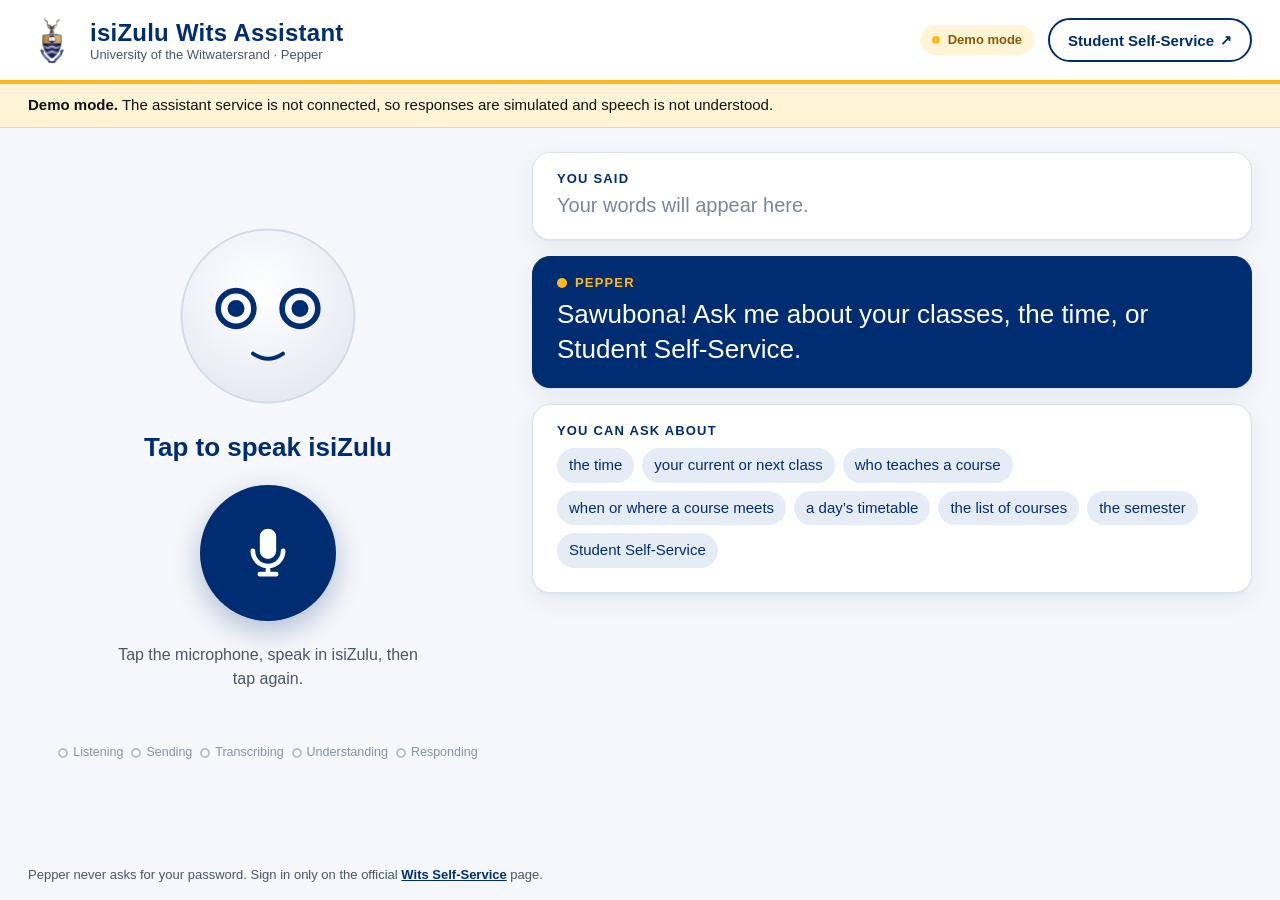
==== frontend/index.html @ 7b145fdd "Build isiZulu Wits Assistant: tablet UI, backend pipeline, Pepper package - frontend/: Vercel-deploy" ====
<!doctype html>
<html lang="en">
<head>
  <meta charset="utf-8">
  <meta name="viewport" content="width=device-width, initial-scale=1, viewport-fit=cover">
  <title>isiZulu Wits Assistant</title>
  <meta name="description" content="Speak isiZulu to Pepper: the tablet interface for the isiZulu Wits Assistant research project.">
  <meta name="theme-color" content="#002d72">
  <link rel="icon" type="image/png" href="assets/favicon.png">
  <link rel="stylesheet" href="css/styles.css">
</head>
<body data-state="idle" data-mode="student">
  <header class="topbar">
    <button class="brand" id="brand" type="button" title="isiZulu Wits Assistant">
      <img class="brand-crest" src="assets/wits-crest.png" alt="" width="48" height="48">
      <span class="brand-text">
        <span class="brand-title">isiZulu Wits Assistant</span>
        <span class="brand-sub">University of the Witwatersrand &middot; Pepper</span>
      </span>
    </button>
    <div class="topbar-actions">
      <span class="pill" id="connection" data-status="checking">Connecting&hellip;</span>
      <a class="btn btn-outline" id="selfServiceTop" href="https://self-service.wits.ac.za/" target="_blank" rel="noopener noreferrer">
        Student Self-Service<span class="ext" aria-hidden="true">&#8599;</span>
      </a>
    </div>
  </header>

  <div class="banner" id="demoBanner" hidden>
    <strong>Demo mode.</strong> The assistant service is not connected, so responses are simulated and speech is not understood.
  </div>

  <main class="stage">
    <section class="robot-panel" aria-label="Speak to Pepper">
      <div class="pepper" aria-hidden="true">
        <svg viewBox="0 0 200 200" class="pepper-face" focusable="false">
          <defs>
            <radialGradient id="headShade" cx="45%" cy="35%" r="70%">
              <stop offset="0%" stop-color="#ffffff"/>
              <stop offset="100%" stop-color="#e3e9f2"/>
            </radialGradient>
          </defs>
          <circle cx="100" cy="100" r="92" fill="url(#headShade)" stroke="#d3dbe7" stroke-width="2"/>
          <g class="eyes">
            <g class="eye eye-left">
              <circle class="eye-ring" cx="66" cy="92" r="19"/>
              <circle class="eye-core" cx="66" cy="92" r="9"/>
            </g>
            <g class="eye eye-right">
              <circle class="eye-ring" cx="134" cy="92" r="19"/>
              <circle class="eye-core" cx="134" cy="92" r="9"/>
            </g>
          </g>
          <path class="mouth" d="M84 140 Q100 151 116 140"/>
        </svg>
      </div>

      <p class="state-label" id="stateLabel" role="status" aria-live="polite">Tap to speak isiZulu</p>

      <button class="mic" id="micButton" type="button" aria-pressed="false" aria-label="Start speaking">
        <span class="mic-halo" id="micHalo" aria-hidden="true"></span>
        <svg class="mic-icon icon-mic" viewBox="0 0 24 24" aria-hidden="true" focusable="false">
          <path d="M12 15a3.5 3.5 0 0 0 3.5-3.5v-6a3.5 3.5 0 1 0-7 0v6A3.5 3.5 0 0 0 12 15Z"/>
          <path d="M18.5 11.5a6.5 6.5 0 0 1-13 0M12 18v3.5M8.5 21.5h7" fill="none" stroke-width="2" stroke-linecap="round"/>
        </svg>
        <svg class="mic-icon icon-stop" viewBox="0 0 24 24" aria-hidden="true" focusable="false">
          <rect x="6.5" y="6.5" width="11" height="11" rx="2.5"/>
        </svg>
        <span class="mic-spinner" aria-hidden="true"></span>
      </button>

      <p class="mic-hint" id="micHint">Tap the microphone, speak in isiZulu, then tap again.</p>
      <p class="timer" id="timer" aria-hidden="true">0:00</p>

      <ol class="steps" id="steps" aria-label="Progress">
        <li data-step="listening"><span class="dot"></span>Listening</li>
        <li data-step="uploading"><span class="dot"></span>Sending</li>
        <li data-step="transcribing"><span class="dot"></span>Transcribing</li>
        <li data-step="classifying"><span class="dot"></span>Understanding</li>
        <li data-step="executing"><span class="dot"></span>Responding</li>
      </ol>
    </section>

    <section class="conversation" aria-label="Conversation">
      <article class="card card-heard">
        <h2 class="card-label">You said</h2>
        <p class="transcript is-empty" id="transcript">Your words will appear here.</p>
      </article>

      <article class="card card-reply">
        <h2 class="card-label"><span class="speaker-dot" aria-hidden="true"></span>Pepper</h2>
        <p class="response" id="response">Sawubona! Ask me about your classes, the time, or Student Self-Service.</p>
      </article>

      <article class="card card-result" id="resultCard" hidden></article>

      <article class="card card-tips" id="tips">
        <h2 class="card-label">You can ask about</h2>
        <ul class="chips">
          <li>the time</li>
          <li>your current or next class</li>
          <li>who teaches a course</li>
          <li>when or where a course meets</li>
          <li>a day&rsquo;s timetable</li>
          <li>the list of courses</li>
          <li>the semester</li>
          <li>Student Self-Service</li>
        </ul>
      </article>
    </section>
  </main>

  <section class="research" id="research" hidden aria-label="Research panel">
    <div class="research-head">
      <h2>Research mode</h2>
      <p class="research-note">Technical details for controlled sessions. Students never see this panel.</p>
      <button class="btn btn-outline btn-small" id="exitResearch" type="button">Exit research mode</button>
    </div>

    <div class="research-grid">
      <div class="panel">
        <h3>Pipeline</h3>
        <div class="field">
          <span class="field-label" id="branchLabel">Intent branch</span>
          <div class="segmented" role="radiogroup" aria-labelledby="branchLabel" id="branchControl">
            <button type="button" role="radio" data-value="A" aria-checked="true">Branch A</button>
            <button type="button" role="radio" data-value="B" aria-checked="false">Branch B</button>
            <button type="button" role="radio" data-value="both" aria-checked="false">Compare both</button>
          </div>
          <p class="help" id="branchHelp">A: isiZulu &rarr; English translation &rarr; English classifier.</p>
        </div>
        <div class="field" id="primaryField" hidden>
          <label class="field-label" for="primarySelect">Pepper executes</label>
          <select id="primarySelect">
            <option value="A">Branch A prediction</option>
            <option value="B">Branch B prediction</option>
          </select>
        </div>
        <div class="field">
          <label class="field-label" for="sessionId">Session ID</label>
          <div class="input-row">
            <input id="sessionId" type="text" autocomplete="off" spellcheck="false">
            <button class="btn btn-outline btn-small" id="newSession" type="button">New</button>
          </div>
        </div>
        <label class="check"><input type="checkbox" id="logTrials"> Log trials to the research CSV</label>
        <label class="check"><input type="checkbox" id="saveAudio"> Save audio with logged trials</label>
        <label class="check"><input type="checkbox" id="speakAloud"> Read responses aloud in this browser</label>
      </div>

      <div class="panel">
        <h3>Ground truth <span class="muted">(optional)</span></h3>
        <div class="field">
          <label class="field-label" for="refTranscript">Reference transcript</label>
          <input id="refTranscript" type="text" autocomplete="off" spellcheck="false" placeholder="What the participant actually said">
        </div>
        <div class="field">
          <label class="field-label" for="trueIntent">True intent</label>
          <select id="trueIntent"><option value="">&mdash; not labelled &mdash;</option></select>
        </div>
        <div class="field-pair">
          <div class="field">
            <label class="field-label" for="trueCourse">True course</label>
            <select id="trueCourse"><option value="">&mdash;</option></select>
          </div>
          <div class="field">
            <label class="field-label" for="trueWeekday">True weekday</label>
            <select id="trueWeekday">
              <option value="">&mdash;</option>
              <option value="monday">Monday</option><option value="tuesday">Tuesday</option>
              <option value="wednesday">Wednesday</option><option value="thursday">Thursday</option>
              <option value="friday">Friday</option><option value="saturday">Saturday</option>
              <option value="sunday">Sunday</option><option value="today">Today</option>
              <option value="tomorrow">Tomorrow</option>
            </select>
          </div>
        </div>
        <label class="check"><input type="checkbox" id="clearTruth" checked> Clear after each trial</label>
      </div>

      <div class="panel">
        <h3>Bypass ASR</h3>
        <p class="help">Developer fallback: send a typed transcript straight to the intent branch(es).</p>
        <form id="textForm" class="field">
          <label class="field-label" for="textInput">Transcript</label>
          <textarea id="textInput" rows="2" spellcheck="false" placeholder="e.g. a verified isiZulu command"></textarea>
          <button class="btn btn-primary btn-small" type="submit">Send transcript</button>
        </form>
      </div>

      <div class="panel">
        <h3>Backend</h3>
        <form id="apiForm" class="field">
          <label class="field-label" for="apiUrl">API base URL</label>
          <div class="input-row">
            <input id="apiUrl" type="url" autocomplete="off" spellcheck="false">
            <button class="btn btn-outline btn-small" type="submit">Connect</button>
          </div>
        </form>
        <dl class="engines" id="engines"><dt>Status</dt><dd>Checking&hellip;</dd></dl>
        <p class="warning" id="devWarning" hidden>Development stand-ins are active. Their output is for plumbing tests only and is excluded from reports.</p>
      </div>

      <div class="panel panel-wide">
        <h3>Last trial</h3>
        <div id="trialDetail"><p class="muted">No trial yet.</p></div>
      </div>

      <div class="panel panel-wide">
        <div class="panel-head">
          <h3>This session</h3>
          <div class="panel-actions">
            <a class="btn btn-outline btn-small" id="exportCsv" href="#" target="_blank" rel="noopener">Download research CSV</a>
            <button class="btn btn-outline btn-small" id="exportJson" type="button">Download session JSON</button>
          </div>
        </div>
        <div id="history"><p class="muted">Trials you run appear here.</p></div>
      </div>
    </div>
  </section>

  <footer class="footer">
    <p>Pepper never asks for your password. Sign in only on the official
      <a href="https://self-service.wits.ac.za/" target="_blank" rel="noopener noreferrer">Wits Self-Service</a> page.</p>
    <p class="sample-note" id="sampleNote" hidden>Timetable shows sample data.</p>
  </footer>

  <script src="js/env.js"></script>
  <script src="js/config.js"></script>
  <script src="js/api.js"></script>
  <script src="js/recorder.js"></script>
  <script src="js/pepper.js"></script>
  <script src="js/demo.js"></script>
  <script src="js/ui.js"></script>
  <script src="js/app.js"></script>
</body>
</html>
---- frontend/css/styles.css ----
/* isiZulu Wits Assistant: tablet interface styles.
   Custom properties are used for maintainability; scripts/sync_pepper_html.py
   inlines them for the Pepper copy so older tablet WebViews render correctly.
   Layout uses flexbox and margins (no CSS grid / flex gap) for the same reason. */

/* Heading font. Proprietary font files are NOT committed: drop licensed files
   into assets/fonts/ (see assets/fonts/README.md). Missing files fall back. */
@font-face {
  font-family: "Europa Grotesk SH";
  font-weight: 700;
  font-style: normal;
  font-display: swap;
  src: local("Europa Grotesk SH Bold"), local("EuropaGroteskSH-Bold"),
       url("../assets/fonts/EuropaGroteskSH-Bold.woff2") format("woff2"),
       url("../assets/fonts/EuropaGroteskSH-Bold.woff") format("woff");
}
@font-face {
  font-family: "Grotesk";
  font-weight: 700;
  font-style: normal;
  font-display: swap;
  src: local("Grotesk Medium"), local("Grotesk-Medium"),
       url("../assets/fonts/Grotesk-Medium.ttf") format("truetype");
}

:root {
  --blue: #002d72;
  --blue-dark: #00204f;
  --blue-soft: #e6ecf6;
  --gold: #ffb91c;
  --gold-dark: #8a5a00;
  --gold-soft: #fff4d6;
  --white: #ffffff;
  --ink: #111111;
  --ink-muted: #4a5568;
  --bg: #f5f7fa;
  --line: #dbe2ec;
  --danger: #b42318;
  --danger-soft: #fdecea;
  --ok: #1d7a46;
  --ok-soft: #e5f4ec;

  --font-heading: "Europa Grotesk SH", "Grotesk", "Arial Narrow", Arial, sans-serif;
  --font-body: -apple-system, BlinkMacSystemFont, "Segoe UI", Roboto, "Helvetica Neue", Arial, sans-serif;
  --font-mono: ui-monospace, SFMono-Regular, Menlo, Consolas, monospace;

  --radius: 18px;
  --radius-small: 10px;
  --shadow: 0 1px 2px rgba(0, 45, 114, 0.06), 0 8px 24px rgba(0, 45, 114, 0.07);
}

*, *::before, *::after { box-sizing: border-box; }

html { -webkit-text-size-adjust: 100%; }

body {
  margin: 0;
  min-height: 100vh;
  display: flex;
  flex-direction: column;
  background: var(--bg);
  color: var(--ink);
  font-family: var(--font-body);
  font-size: 16px;
  line-height: 1.5;
  -webkit-font-smoothing: antialiased;
}

h1, h2, h3 { font-family: var(--font-heading); font-weight: 700; margin: 0; line-height: 1.2; }

[hidden] { display: none !important; }

a { color: var(--blue); }

:focus { outline: none; }
:focus-visible { outline: 3px solid var(--gold); outline-offset: 3px; }
button:focus-visible, a:focus-visible { outline: 3px solid var(--gold); outline-offset: 3px; }

/* ---------- Buttons ---------- */
.btn {
  display: inline-flex;
  align-items: center;
  justify-content: center;
  min-height: 44px;
  padding: 0 18px;
  border-radius: 999px;
  border: 2px solid transparent;
  font: 600 15px/1 var(--font-body);
  text-decoration: none;
  cursor: pointer;
  white-space: nowrap;
  -webkit-tap-highlight-color: transparent;
}
.btn-primary { background: var(--blue); color: var(--white); }
.btn-primary:hover { background: var(--blue-dark); }
.btn-gold { background: var(--gold); color: var(--ink); }
.btn-gold:hover { background: #f2aa00; }
.btn-outline { background: var(--white); color: var(--blue); border-color: var(--blue); }
.btn-outline:hover { background: var(--blue-soft); }
.btn-small { min-height: 36px; padding: 0 14px; font-size: 14px; }
.btn-large { min-height: 56px; padding: 0 28px; font-size: 18px; }
.ext { margin-left: 6px; font-size: 0.95em; }

/* ---------- Top bar ---------- */
.topbar {
  display: flex;
  align-items: center;
  justify-content: space-between;
  padding: 12px 28px;
  background: var(--white);
  border-bottom: 4px solid var(--gold);
}
.brand {
  display: flex;
  align-items: center;
  padding: 4px 8px 4px 0;
  border: 0;
  background: none;
  color: inherit;
  text-align: left;
  cursor: default;
  -webkit-user-select: none;
  user-select: none;
  -webkit-touch-callout: none;
  -webkit-tap-highlight-color: transparent;
}
.brand-crest { width: 48px; height: 48px; object-fit: contain; margin-right: 14px; }
.brand-text { display: flex; flex-direction: column; }
.brand-title { font-family: var(--font-heading); font-weight: 700; font-size: 24px; color: var(--blue); letter-spacing: 0.01em; }
.brand-sub { font-size: 13px; color: var(--ink-muted); }
.topbar-actions { display: flex; align-items: center; }
.topbar-actions > * + * { margin-left: 14px; }

.pill {
  display: inline-flex;
  align-items: center;
  height: 30px;
  padding: 0 12px;
  border-radius: 999px;
  background: var(--bg);
  color: var(--ink-muted);
  font-size: 13px;
  font-weight: 600;
  white-space: nowrap;
}
.pill::before {
  content: "";
  width: 8px; height: 8px;
  margin-right: 8px;
  border-radius: 50%;
  background: #9aa5b5;
}
.pill[data-status="connected"] { background: var(--ok-soft); color: var(--ok); }
.pill[data-status="connected"]::before { background: var(--ok); }
.pill[data-status="demo"] { background: var(--gold-soft); color: var(--gold-dark); }
.pill[data-status="demo"]::before { background: var(--gold); }
.pill[data-status="pepper"] { background: var(--blue-soft); color: var(--blue); }
.pill[data-status="pepper"]::before { background: var(--blue); }

.banner {
  padding: 10px 28px;
  background: var(--gold-soft);
  color: var(--ink);
  font-size: 15px;
  border-bottom: 1px solid #f3d98c;
}

/* ---------- Main stage ---------- */
.stage {
  flex: 1 0 auto;
  display: flex;
  align-items: stretch;
  padding: 24px 28px;
}

.robot-panel {
  flex: 0 0 40%;
  max-width: 480px;
  display: flex;
  flex-direction: column;
  align-items: center;
  justify-content: center;
  padding: 16px 8px 8px;
  margin-right: 24px;
  text-align: center;
}

.conversation {
  flex: 1 1 auto;
  min-width: 0;
  display: flex;
  flex-direction: column;
}
.conversation > .card + .card { margin-top: 16px; }

/* ---------- Pepper face ---------- */
.pepper { width: 188px; height: 188px; }
.pepper-face { width: 100%; height: 100%; display: block; }
.eye { transform-box: fill-box; transform-origin: center; animation: blink 6s infinite; }
.eye-ring { fill: none; stroke: var(--blue); stroke-width: 6; transition: stroke 0.3s; }
.eye-core { fill: var(--blue); transition: fill 0.3s; }
.mouth { fill: none; stroke: var(--blue); stroke-width: 4; stroke-linecap: round; }

@keyframes blink {
  0%, 92%, 100% { transform: scaleY(1); }
  95% { transform: scaleY(0.1); }
}
@keyframes spin { to { transform: rotate(360deg); } }
@keyframes pulse {
  0% { transform: scale(1); opacity: 0.55; }
  100% { transform: scale(1.55); opacity: 0; }
}
@keyframes glow {
  0%, 100% { opacity: 1; }
  50% { opacity: 0.45; }
}

body[data-state="listening"] .eye-ring { stroke: var(--gold); }
body[data-state="listening"] .eye-core { fill: var(--gold); }
body[data-state="listening"] .eye { animation: none; }

body[data-state="uploading"] .eye-ring,
body[data-state="transcribing"] .eye-ring,
body[data-state="classifying"] .eye-ring,
body[data-state="executing"] .eye-ring {
  stroke-dasharray: 30 10;
  transform-box: fill-box;
  transform-origin: center;
  animation: spin 1.4s linear infinite;
}
body[data-state="uploading"] .eye,
body[data-state="transcribing"] .eye,
body[data-state="classifying"] .eye,
body[data-state="executing"] .eye { animation: none; }

body[data-state="error"] .eye-ring { stroke: #9aa5b5; }
body[data-state="error"] .eye-core { fill: #9aa5b5; }

/* ---------- State label & mic ---------- */
.state-label {
  margin: 18px 0 18px;
  min-height: 34px;
  font-family: var(--font-heading);
  font-weight: 700;
  font-size: 26px;
  color: var(--blue);
}
body[data-state="error"] .state-label { color: var(--danger); }

.mic {
  position: relative;
  width: 136px;
  height: 136px;
  border-radius: 50%;
  border: 0;
  background: var(--blue);
  color: var(--white);
  cursor: pointer;
  box-shadow: 0 10px 28px rgba(0, 45, 114, 0.28);
  transition: background 0.2s, transform 0.15s;
  -webkit-tap-highlight-color: transparent;
}
.mic:hover { background: var(--blue-dark); }
.mic:active { transform: scale(0.97); }
.mic:focus-visible { outline: 4px solid var(--gold); outline-offset: 6px; }
.mic[disabled] { cursor: progress; }

.mic-icon { position: relative; width: 56px; height: 56px; fill: currentColor; stroke: currentColor; z-index: 1; }
.mic-icon.icon-mic path:first-child { stroke: none; }
.icon-stop { display: none; stroke: none; }

.mic-halo {
  position: absolute;
  top: 0; left: 0; right: 0; bottom: 0;
  border-radius: 50%;
  background: var(--gold);
  opacity: 0;
  transition: transform 0.08s linear;
}

.mic-spinner {
  display: none;
  position: absolute;
  top: -8px; left: -8px; right: -8px; bottom: -8px;
  border-radius: 50%;
  border: 5px solid rgba(0, 45, 114, 0.15);
  border-top-color: var(--gold);
  animation: spin 0.9s linear infinite;
}

body[data-state="listening"] .mic { background: var(--gold); color: var(--blue); }
body[data-state="listening"] .icon-mic { display: none; }
body[data-state="listening"] .icon-stop { display: block; margin: 0 auto; }
body[data-state="listening"] .mic-halo { opacity: 0.35; animation: pulse 1.6s ease-out infinite; }

body[data-state="uploading"] .mic,
body[data-state="transcribing"] .mic,
body[data-state="classifying"] .mic,
body[data-state="executing"] .mic { background: #6f86ad; box-shadow: none; }
body[data-state="uploading"] .mic-spinner,
body[data-state="transcribing"] .mic-spinner,
body[data-state="classifying"] .mic-spinner,
body[data-state="executing"] .mic-spinner { display: block; }

.mic-hint { margin: 22px 0 0; color: var(--ink-muted); font-size: 16px; max-width: 320px; }
.timer {
  margin: 6px 0 0;
  min-height: 24px;
  font: 600 18px/24px var(--font-mono);
  color: var(--blue);
  visibility: hidden;
}
body[data-state="listening"] .timer { visibility: visible; }

/* ---------- Progress steps ---------- */
.steps {
  display: flex;
  flex-wrap: wrap;
  justify-content: center;
  list-style: none;
  margin: 18px 0 0;
  padding: 0;
  font-size: 12.5px;
  color: #8592a6;
}
.steps li { display: flex; align-items: center; margin: 4px; white-space: nowrap; }
.steps .dot {
  width: 10px; height: 10px;
  margin-right: 5px;
  border-radius: 50%;
  border: 2px solid #b6c1d1;
  background: var(--white);
}
.steps li[data-status="active"] { color: var(--blue); font-weight: 700; }
.steps li[data-status="active"] .dot { border-color: var(--gold); background: var(--gold); animation: glow 1s ease-in-out infinite; }
.steps li[data-status="done"] { color: var(--blue); }
.steps li[data-status="done"] .dot { border-color: var(--blue); background: var(--blue); }
.steps li[data-status="failed"] { color: var(--danger); font-weight: 700; }
.steps li[data-status="failed"] .dot { border-color: var(--danger); background: var(--danger); }

/* ---------- Cards ---------- */
.card {
  background: var(--white);
  border: 1px solid var(--line);
  border-radius: var(--radius);
  padding: 18px 24px 20px;
  box-shadow: var(--shadow);
}
.card-label {
  display: flex;
  align-items: center;
  margin-bottom: 6px;
  font-size: 13px;
  letter-spacing: 0.09em;
  text-transform: uppercase;
  color: var(--blue);
}
.transcript { margin: 0; font-size: 24px; line-height: 1.35; color: var(--ink); word-wrap: break-word; }
.transcript.is-empty { color: #7a8699; font-size: 20px; }

.card-reply { background: var(--blue); border-color: var(--blue); color: var(--white); }
.card-reply .card-label { color: var(--gold); }
.speaker-dot { width: 10px; height: 10px; margin-right: 8px; border-radius: 50%; background: var(--gold); }
.response { margin: 0; font-size: 26px; line-height: 1.35; font-weight: 500; }
body[data-state="error"] .card-reply { background: var(--white); border-color: var(--danger); color: var(--ink); }
body[data-state="error"] .card-reply .card-label { color: var(--danger); }
body[data-state="error"] .speaker-dot { background: var(--danger); }

.chips { display: flex; flex-wrap: wrap; list-style: none; margin: 4px -4px 0; padding: 0; }
.chips li {
  margin: 4px;
  padding: 6px 12px;
  border-radius: 999px;
  background: var(--blue-soft);
  color: var(--blue);
  font-size: 15px;
}

/* ---------- Result card ---------- */
.result-head { display: flex; align-items: baseline; flex-wrap: wrap; margin-bottom: 10px; }
.code-badge {
  display: inline-block;
  margin-right: 12px;
  padding: 3px 10px;
  border-radius: 8px;
  background: var(--gold);
  color: var(--ink);
  font: 700 15px/1.4 var(--font-mono);
}
.result-title { font-size: 22px; color: var(--blue); }
.result-meta { margin: 0 0 10px; color: var(--ink-muted); }
.result-meta strong { color: var(--ink); }
.big-clock { font-family: var(--font-heading); font-weight: 700; font-size: 64px; line-height: 1; color: var(--blue); }
.big-date { margin-top: 6px; color: var(--ink-muted); font-size: 18px; }

.table { width: 100%; border-collapse: collapse; font-size: 16px; }
.table th, .table td { padding: 9px 10px; text-align: left; border-bottom: 1px solid var(--line); vertical-align: top; }
.table th { font-size: 12px; text-transform: uppercase; letter-spacing: 0.06em; color: var(--ink-muted); font-weight: 700; }
.table tr.is-highlight td { background: var(--gold-soft); }
.table .mono { font-family: var(--font-mono); font-size: 14px; }
.course-list { list-style: none; margin: 0; padding: 0; }
.course-list li { display: flex; align-items: center; padding: 8px 0; border-bottom: 1px solid var(--line); }
.course-list li:last-child { border-bottom: 0; }
.link-card p { margin: 10px 0 0; color: var(--ink-muted); font-size: 15px; }

/* ---------- Research panel ---------- */
.research {
  margin: 0 28px 24px;
  padding: 20px 24px 24px;
  background: var(--white);
  border: 2px dashed #b6c1d1;
  border-radius: var(--radius);
}
.research-head { display: flex; align-items: center; flex-wrap: wrap; margin-bottom: 14px; }
.research-head h2 { font-size: 22px; color: var(--blue); margin-right: 16px; }
.research-note { flex: 1 1 260px; margin: 0; color: var(--ink-muted); font-size: 14px; }
.research-grid { display: flex; flex-wrap: wrap; margin: 0 -8px; }
.panel {
  flex: 1 1 280px;
  min-width: 0;
  margin: 8px;
  padding: 16px 18px;
  border: 1px solid var(--line);
  border-radius: var(--radius-small);
  background: #fbfcfe;
}
.panel-wide { flex-basis: 100%; }
.panel h3 { font-size: 16px; color: var(--blue); margin-bottom: 10px; }
.panel-head { display: flex; align-items: center; justify-content: space-between; flex-wrap: wrap; margin-bottom: 8px; }
.panel-head h3 { margin-bottom: 0; }
.panel-actions > * { margin: 4px 0 4px 8px; }
.muted { color: var(--ink-muted); font-weight: 400; }
.help { margin: 6px 0 0; color: var(--ink-muted); font-size: 13px; }
.warning { margin: 10px 0 0; padding: 8px 10px; border-radius: 8px; background: var(--gold-soft); color: var(--ink); font-size: 13px; }

.field { margin-bottom: 12px; }
.field-label { display: block; margin-bottom: 4px; font-size: 13px; font-weight: 600; color: var(--ink); }
.field-pair { display: flex; margin: 0 -6px; }
.field-pair > .field { flex: 1 1 0; min-width: 0; margin-left: 6px; margin-right: 6px; }
.input-row { display: flex; }
.input-row > input { flex: 1 1 auto; min-width: 0; margin-right: 8px; }

input[type="text"], input[type="url"], select, textarea {
  width: 100%;
  min-height: 38px;
  padding: 7px 10px;
  border: 1px solid #b6c1d1;
  border-radius: 8px;
  background: var(--white);
  color: var(--ink);
  font: 15px/1.4 var(--font-body);
}
textarea { resize: vertical; margin-bottom: 8px; }
input:focus-visible, select:focus-visible, textarea:focus-visible { outline: 3px solid var(--gold); outline-offset: 1px; border-color: var(--blue); }

.check { display: flex; align-items: center; margin: 6px 0; font-size: 14px; cursor: pointer; }
.check input { width: 18px; height: 18px; margin: 0 8px 0 0; accent-color: var(--blue); }

.segmented { display: flex; border: 2px solid var(--blue); border-radius: 10px; overflow: hidden; }
.segmented button {
  flex: 1 1 0;
  min-height: 38px;
  padding: 0 8px;
  border: 0;
  border-left: 1px solid var(--blue);
  background: var(--white);
  color: var(--blue);
  font: 600 14px/1 var(--font-body);
  cursor: pointer;
}
.segmented button:first-child { border-left: 0; }
.segmented button[aria-checked="true"] { background: var(--blue); color: var(--white); }
.segmented button:focus-visible { outline-offset: -4px; }

.engines { display: flex; flex-wrap: wrap; margin: 4px 0 0; font-size: 13px; }
.engines dt { flex: 0 0 38%; margin: 0; padding: 3px 0; color: var(--ink-muted); }
.engines dd { flex: 0 0 62%; margin: 0; padding: 3px 0; font-family: var(--font-mono); word-break: break-word; }

.detail-table { width: 100%; border-collapse: collapse; font-size: 14px; }
.detail-table th, .detail-table td { padding: 7px 8px; border-bottom: 1px solid var(--line); text-align: left; vertical-align: top; }
.detail-table th { width: 22%; color: var(--ink-muted); font-weight: 600; }
.detail-table thead th { color: var(--blue); font-size: 13px; text-transform: uppercase; letter-spacing: 0.05em; }
.detail-table td { font-family: var(--font-mono); font-size: 13px; word-break: break-word; }
.detail-table td.text { font-family: var(--font-body); font-size: 14px; }
.table-scroll { overflow-x: auto; -webkit-overflow-scrolling: touch; }

.tag { display: inline-block; padding: 2px 8px; border-radius: 6px; font: 700 12px/1.5 var(--font-body); }
.tag-ok { background: var(--ok-soft); color: var(--ok); }
.tag-bad { background: var(--danger-soft); color: var(--danger); }
.tag-warn { background: var(--gold-soft); color: var(--gold-dark); }
.tag-neutral { background: var(--blue-soft); color: var(--blue); }

/* ---------- Footer ---------- */
.footer {
  display: flex;
  flex-wrap: wrap;
  justify-content: space-between;
  padding: 10px 28px 14px;
  color: var(--ink-muted);
  font-size: 13px;
}
.footer p { margin: 2px 0; }
.footer a { font-weight: 600; }
.detail-table .tag { white-space: nowrap; }
.sample-note { font-weight: 600; color: var(--gold-dark); }

/* ---------- Responsive ---------- */
@media (max-width: 900px) {
  .stage { flex-direction: column; padding: 16px; }
  .robot-panel { flex: none; max-width: none; margin: 0 0 16px; padding: 8px 0; }
  .pepper { width: 140px; height: 140px; }
  .topbar { padding: 10px 16px; }
  .research { margin: 0 16px 16px; padding: 16px; }
  .banner, .footer { padding-left: 16px; padding-right: 16px; }
}
@media (max-width: 600px) {
  .brand-sub { display: none; }
  .brand-title { font-size: 19px; }
  .brand-crest { width: 40px; height: 40px; margin-right: 10px; }
  #selfServiceTop { display: none; }
  .state-label { font-size: 22px; margin: 12px 0; }
  .mic { width: 112px; height: 112px; }
  .mic-icon { width: 46px; height: 46px; }
  .transcript { font-size: 20px; }
  .response { font-size: 21px; }
  .card { padding: 14px 16px 16px; }
  .field-pair { display: block; margin: 0; }
  .field-pair > .field { margin-left: 0; margin-right: 0; }
  .big-clock { font-size: 48px; }
}
@media (prefers-reduced-motion: reduce) {
  *, *::before, *::after { animation-duration: 0.001s !important; animation-iteration-count: 1 !important; transition: none !important; }
}
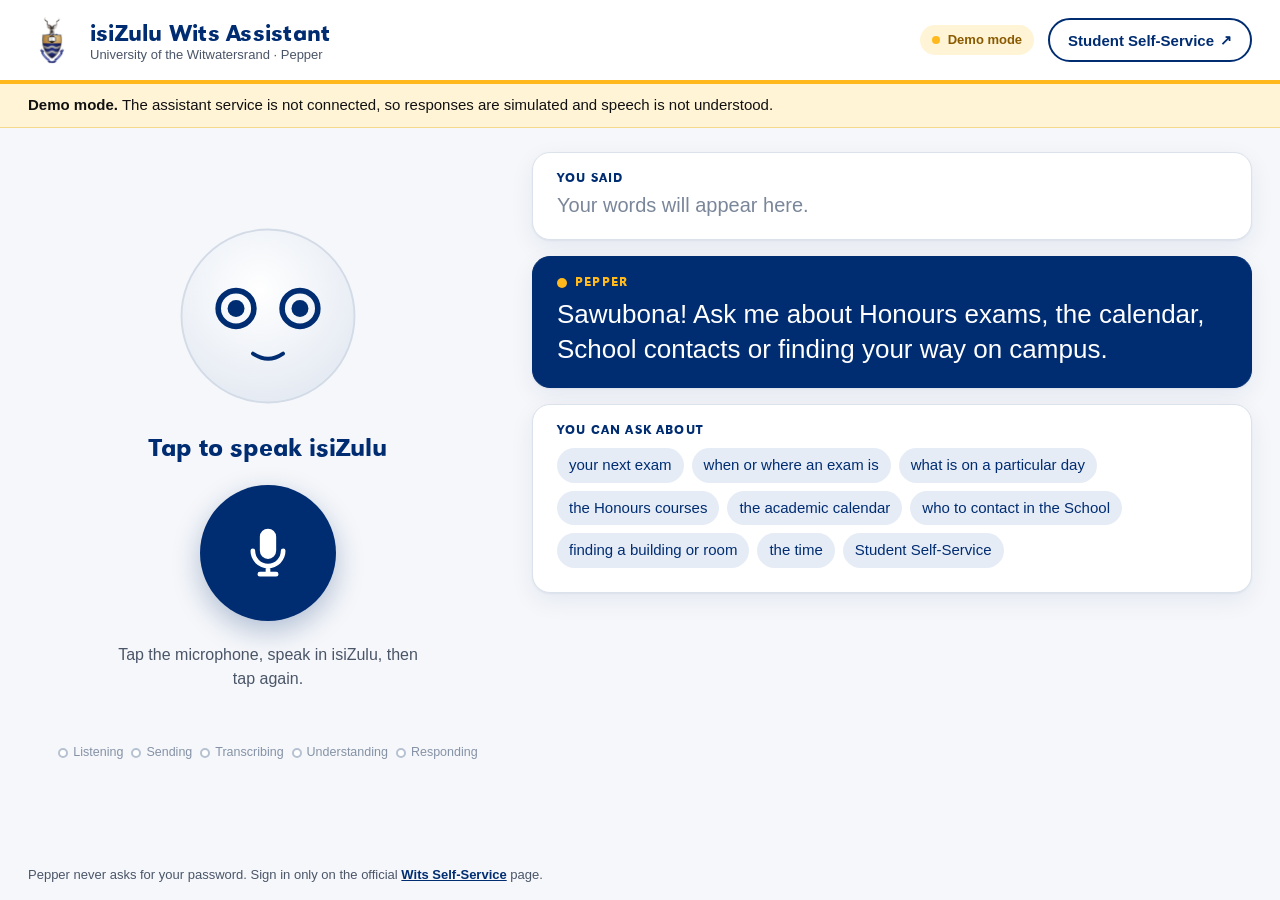
==== commit b73c2a11: "Replace sample data with real Wits data; add contacts and directions - courses.json: the 11 Honours " ====
--- a/frontend/index.html
+++ b/frontend/index.html
@@ -89,7 +89,7 @@
 
       <article class="card card-reply">
         <h2 class="card-label"><span class="speaker-dot" aria-hidden="true"></span>Pepper</h2>
-        <p class="response" id="response">Sawubona! Ask me about your classes, the time, or Student Self-Service.</p>
+        <p class="response" id="response">Sawubona! Ask me about Honours exams, the calendar, School contacts or finding your way on campus.</p>
       </article>
 
       <article class="card card-result" id="resultCard" hidden></article>
@@ -97,13 +97,14 @@
       <article class="card card-tips" id="tips">
         <h2 class="card-label">You can ask about</h2>
         <ul class="chips">
+          <li>your next exam</li>
+          <li>when or where an exam is</li>
+          <li>what is on a particular day</li>
+          <li>the Honours courses</li>
+          <li>the academic calendar</li>
+          <li>who to contact in the School</li>
+          <li>finding a building or room</li>
           <li>the time</li>
-          <li>your current or next class</li>
-          <li>who teaches a course</li>
-          <li>when or where a course meets</li>
-          <li>a day&rsquo;s timetable</li>
-          <li>the list of courses</li>
-          <li>the semester</li>
           <li>Student Self-Service</li>
         </ul>
       </article>
--- a/frontend/css/styles.css
+++ b/frontend/css/styles.css
@@ -403,6 +403,61 @@
 .course-list li:last-child { border-bottom: 0; }
 .link-card p { margin: 10px 0 0; color: var(--ink-muted); font-size: 15px; }
 
+.kind-note { color: var(--ink-muted); font-size: 14px; }
+.exam { margin-top: 12px; padding: 12px 14px; border-left: 5px solid var(--gold); border-radius: 8px; background: var(--gold-soft); }
+.exam p { margin: 0; }
+.exam-kind { font-size: 12px; font-weight: 700; letter-spacing: 0.06em; text-transform: uppercase; color: var(--gold-dark); }
+.exam-when { margin-top: 2px !important; font-size: 18px; }
+.exam-where { margin-top: 2px !important; color: var(--ink-muted); }
+
+.contact + .contact { margin-top: 14px; padding-top: 14px; border-top: 1px solid var(--line); }
+.contact-role { margin: 0 0 2px; font-size: 12px; font-weight: 700; letter-spacing: 0.06em; text-transform: uppercase; color: var(--gold-dark); }
+.contact-lines { list-style: none; margin: 6px 0 0; padding: 0; font-size: 16px; }
+.contact-lines li { padding: 2px 0; }
+
+.campus-map { margin: 14px 0 0; }
+.map-scroll {
+  position: relative;
+  height: 340px;
+  overflow: auto;
+  -webkit-overflow-scrolling: touch;
+  border: 1px solid var(--line);
+  border-radius: var(--radius-small);
+  background: #e9edf2;
+}
+.map-frame { position: relative; width: 1500px; }
+.map-frame img { display: block; width: 100%; height: auto; }
+.map-scroll.is-full { height: auto; overflow: hidden; }
+.map-scroll.is-full .map-frame { width: 100%; }
+.pin { position: absolute; width: 0; height: 0; }
+.pin-dot {
+  position: absolute;
+  left: -11px; top: -11px;
+  width: 22px; height: 22px;
+  border-radius: 50%;
+  border: 4px solid var(--white);
+  box-shadow: 0 0 0 2px rgba(0, 0, 0, 0.25), 0 2px 6px rgba(0, 0, 0, 0.3);
+}
+.pin-target .pin-dot { background: var(--danger); animation: glow 1.2s ease-in-out infinite; }
+.pin-here .pin-dot { background: var(--blue); }
+.pin-label {
+  position: absolute;
+  left: 16px; top: -12px;
+  padding: 2px 8px;
+  border-radius: 6px;
+  background: var(--white);
+  color: var(--ink);
+  font-size: 13px;
+  font-weight: 700;
+  white-space: nowrap;
+  box-shadow: 0 1px 4px rgba(0, 0, 0, 0.25);
+}
+.campus-map figcaption { display: flex; flex-wrap: wrap; align-items: center; margin-top: 8px; font-size: 14px; color: var(--ink-muted); }
+.campus-map figcaption > * { margin: 4px 14px 4px 0; }
+.legend::before { content: ""; display: inline-block; width: 12px; height: 12px; margin-right: 6px; border-radius: 50%; vertical-align: -1px; }
+.legend-here::before { background: var(--blue); }
+.legend-target::before { background: var(--danger); }
+
 /* ---------- Research panel ---------- */
 .research {
   margin: 0 28px 24px;
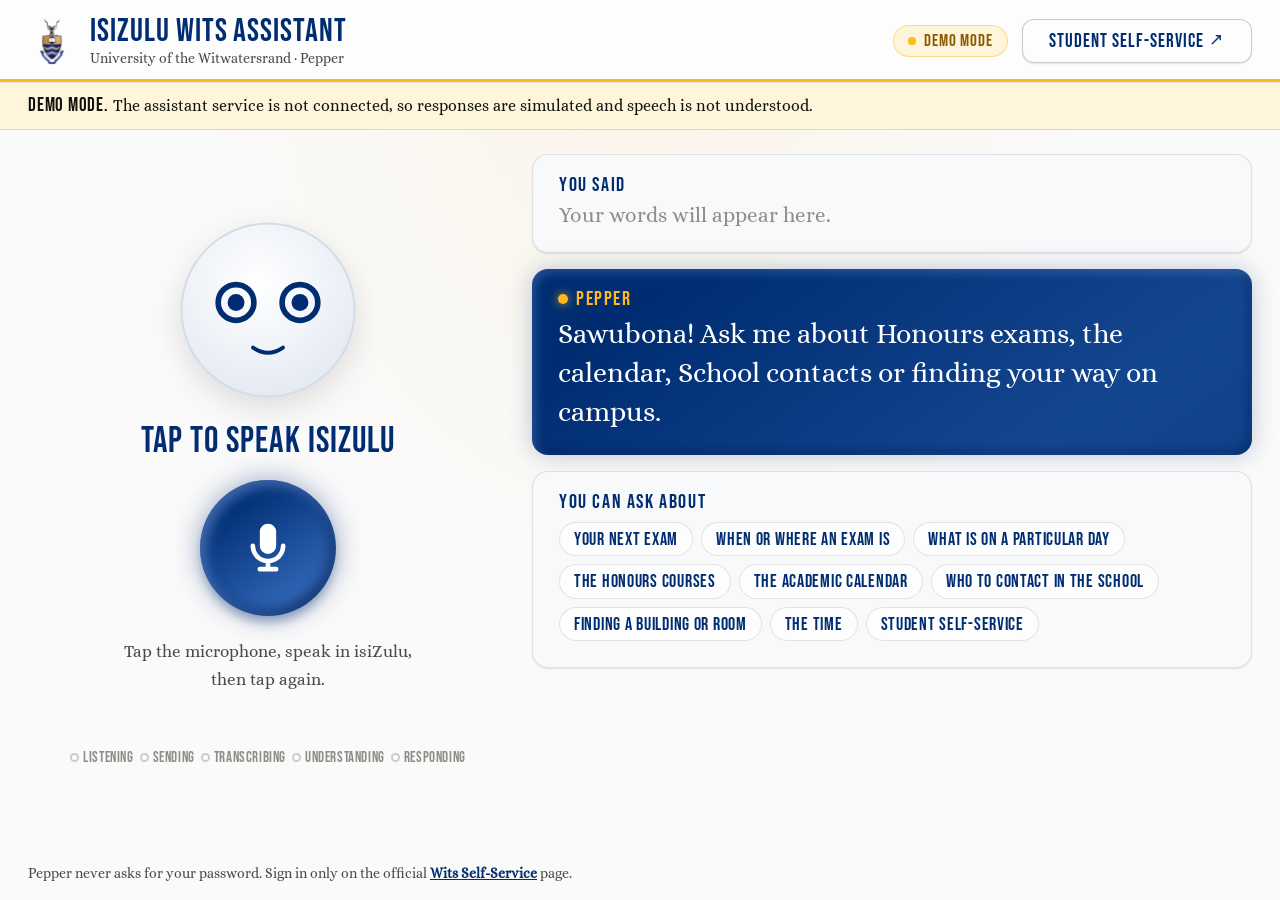
==== commit 6bafaaa8: "Restyle the tablet UI in the portfolio style, light mode only Bebas Neue and Alice typography, gloss" ====
--- a/frontend/index.html
+++ b/frontend/index.html
@@ -6,6 +6,7 @@
   <title>isiZulu Wits Assistant</title>
   <meta name="description" content="Speak isiZulu to Pepper: the tablet interface for the isiZulu Wits Assistant research project.">
   <meta name="theme-color" content="#002d72">
+  <meta name="color-scheme" content="light only">
   <link rel="icon" type="image/png" href="assets/favicon.png">
   <link rel="stylesheet" href="css/styles.css">
 </head>
--- a/frontend/css/styles.css
+++ b/frontend/css/styles.css
@@ -1,10 +1,13 @@
-/* isiZulu Wits Assistant: tablet interface styles.
+/* isiZulu Wits Assistant: tablet interface styles, in the project owner's
+   portfolio style (Bebas Neue + Alice, glossy gradient buttons, bordered
+   lifting cards), light mode only. Accents: #ffb91c gold and #002d72 blue.
    Custom properties are used for maintainability; scripts/sync_pepper_html.py
    inlines them for the Pepper copy so older tablet WebViews render correctly.
    Layout uses flexbox and margins (no CSS grid / flex gap) for the same reason. */
 
-/* Heading font. Proprietary font files are NOT committed: drop licensed files
-   into assets/fonts/ (see assets/fonts/README.md). Missing files fall back. */
+@import url("https://fonts.googleapis.com/css2?family=Alice&family=Bebas+Neue&display=swap");
+
+/* Local fallbacks used when Google Fonts cannot be reached (e.g. offline on Pepper). */
 @font-face {
   font-family: "Europa Grotesk SH";
   font-weight: 700;
@@ -16,7 +19,7 @@
 }
 @font-face {
   font-family: "Grotesk";
-  font-weight: 700;
+  font-weight: 400 700;
   font-style: normal;
   font-display: swap;
   src: local("Grotesk Medium"), local("Grotesk-Medium"),
@@ -24,49 +27,78 @@
 }
 
 :root {
+  color-scheme: light only;
+
+  /* Portfolio light theme */
+  --bg: #fafafa;
+  --surface: #f8f9fa;
+  --surface-elevated: #fdfdfd;
+  --white: #ffffff;
+  --ink: #11120d;
+  --ink-muted: #4a4b43;
+  --line: rgba(0, 0, 0, 0.1);
+  --line-strong: rgba(0, 0, 0, 0.2);
+
+  /* Accents */
   --blue: #002d72;
-  --blue-dark: #00204f;
-  --blue-soft: #e6ecf6;
+  --blue-light: #2f63b3;
+  --blue-dark: #001d4a;
+  --blue-soft: #e8edf6;
   --gold: #ffb91c;
+  --gold-light: #ffd773;
   --gold-dark: #8a5a00;
-  --gold-soft: #fff4d6;
-  --white: #ffffff;
-  --ink: #111111;
-  --ink-muted: #4a5568;
-  --bg: #f5f7fa;
-  --line: #dbe2ec;
+  --gold-soft: #fff5db;
+
+  /* Status */
   --danger: #b42318;
   --danger-soft: #fdecea;
   --ok: #1d7a46;
   --ok-soft: #e5f4ec;
 
-  --font-heading: "Europa Grotesk SH", "Grotesk", "Arial Narrow", Arial, sans-serif;
+  --font-display: "Bebas Neue", "Grotesk", "Europa Grotesk SH", "Arial Narrow", Arial, sans-serif;
+  --font-heading: var(--font-display);
+  --font-text: "Alice", Georgia, "Times New Roman", serif;
   --font-body: -apple-system, BlinkMacSystemFont, "Segoe UI", Roboto, "Helvetica Neue", Arial, sans-serif;
   --font-mono: ui-monospace, SFMono-Regular, Menlo, Consolas, monospace;
 
-  --radius: 18px;
-  --radius-small: 10px;
-  --shadow: 0 1px 2px rgba(0, 45, 114, 0.06), 0 8px 24px rgba(0, 45, 114, 0.07);
-}
-
-*, *::before, *::after { box-sizing: border-box; }
-
-html { -webkit-text-size-adjust: 100%; }
+  --radius-sm: 4px;
+  --radius-md: 8px;
+  --radius-lg: 12px;
+  --radius-xl: 16px;
+  --radius: 16px;
+  --radius-small: 12px;
+
+  --shadow-sm: 0 1px 2px rgba(0, 0, 0, 0.1);
+  --shadow-md: 0 4px 6px rgba(0, 0, 0, 0.1);
+  --shadow-lg: 0 10px 15px rgba(0, 0, 0, 0.2);
+  --shadow: var(--shadow-sm);
+  --glow-gold: 0 0 40px rgba(255, 185, 28, 0.35);
+  --glow-blue: 0 0 22px rgba(0, 45, 114, 0.35);
+}
+
+*, *::before, *::after {
+  box-sizing: border-box;
+  transition: background-color 0.3s ease, border-color 0.3s ease, color 0.3s ease;
+}
+
+html { -webkit-text-size-adjust: 100%; scroll-behavior: smooth; }
 
 body {
   margin: 0;
   min-height: 100vh;
   display: flex;
   flex-direction: column;
-  background: var(--bg);
+  background: radial-gradient(ellipse at top, rgba(255, 185, 28, 0.08), transparent 50%), var(--bg);
+  background-color: var(--bg);
   color: var(--ink);
-  font-family: var(--font-body);
-  font-size: 16px;
-  line-height: 1.5;
+  font-family: var(--font-text);
+  font-size: 17px;
+  line-height: 1.6;
+  overflow-x: hidden;
   -webkit-font-smoothing: antialiased;
 }
 
-h1, h2, h3 { font-family: var(--font-heading); font-weight: 700; margin: 0; line-height: 1.2; }
+h1, h2, h3 { font-family: var(--font-display); font-weight: 400; margin: 0; line-height: 1.1; letter-spacing: 0.02em; color: var(--ink); }
 
 [hidden] { display: none !important; }
 
@@ -75,6 +107,12 @@
 :focus { outline: none; }
 :focus-visible { outline: 3px solid var(--gold); outline-offset: 3px; }
 button:focus-visible, a:focus-visible { outline: 3px solid var(--gold); outline-offset: 3px; }
+
+/* ---------- Scrollbar ---------- */
+::-webkit-scrollbar { width: 8px; height: 8px; }
+::-webkit-scrollbar-track { background: var(--bg); }
+::-webkit-scrollbar-thumb { background: var(--gold); border-radius: 9999px; }
+::-webkit-scrollbar-thumb:hover { background: var(--blue); }
 
 /* ---------- Buttons ---------- */
 .btn {
@@ -82,24 +120,55 @@
   align-items: center;
   justify-content: center;
   min-height: 44px;
-  padding: 0 18px;
-  border-radius: 999px;
-  border: 2px solid transparent;
-  font: 600 15px/1 var(--font-body);
+  padding: 0 1.4em;
+  border-radius: var(--radius-lg);
+  border: 1px solid transparent;
+  font: 400 19px/1 var(--font-display);
+  letter-spacing: 0.05em;
   text-decoration: none;
   cursor: pointer;
   white-space: nowrap;
   -webkit-tap-highlight-color: transparent;
-}
-.btn-primary { background: var(--blue); color: var(--white); }
-.btn-primary:hover { background: var(--blue-dark); }
-.btn-gold { background: var(--gold); color: var(--ink); }
-.btn-gold:hover { background: #f2aa00; }
-.btn-outline { background: var(--white); color: var(--blue); border-color: var(--blue); }
-.btn-outline:hover { background: var(--blue-soft); }
-.btn-small { min-height: 36px; padding: 0 14px; font-size: 14px; }
-.btn-large { min-height: 56px; padding: 0 28px; font-size: 18px; }
-.ext { margin-left: 6px; font-size: 0.95em; }
+  transition: background-position 0.8s ease, transform 0.3s ease, box-shadow 0.3s ease, background-color 0.3s ease, border-color 0.3s ease, color 0.3s ease;
+}
+.btn-primary {
+  border: none;
+  color: var(--white);
+  background-size: 280% auto;
+  background-image: linear-gradient(325deg, var(--blue) 0%, var(--blue-light) 55%, var(--blue) 90%);
+  box-shadow:
+    0 0 20px rgba(0, 45, 114, 0.35),
+    0 5px 5px -1px rgba(0, 45, 114, 0.25),
+    inset 4px 4px 8px rgba(120, 160, 230, 0.45),
+    inset -4px -4px 8px rgba(0, 20, 60, 0.4);
+}
+.btn-gold {
+  border: none;
+  color: var(--ink);
+  background-size: 280% auto;
+  background-image: linear-gradient(325deg, var(--gold) 0%, var(--gold-light) 55%, var(--gold) 90%);
+  box-shadow:
+    0 0 20px rgba(255, 185, 28, 0.45),
+    0 5px 5px -1px rgba(200, 130, 0, 0.25),
+    inset 4px 4px 8px rgba(255, 236, 180, 0.6),
+    inset -4px -4px 8px rgba(190, 120, 0, 0.35);
+}
+.btn-outline {
+  background: var(--surface-elevated);
+  color: var(--blue);
+  border-color: var(--line-strong);
+  box-shadow: var(--shadow-sm);
+}
+.btn-small { min-height: 36px; padding: 0 1em; font-size: 17px; border-radius: var(--radius-md); }
+.btn-large { min-height: 58px; padding: 0 1.6em; font-size: 23px; }
+.ext { margin-left: 6px; font-size: 0.9em; }
+
+@media (hover: hover) {
+  .btn-primary:hover, .btn-gold:hover { background-position: right top; transform: translateY(-4px); }
+  .btn-primary:hover { box-shadow: var(--glow-blue); }
+  .btn-gold:hover { box-shadow: var(--glow-gold); }
+  .btn-outline:hover { border-color: var(--gold); color: var(--blue-dark); background: var(--white); }
+}
 
 /* ---------- Top bar ---------- */
 .topbar {
@@ -107,8 +176,9 @@
   align-items: center;
   justify-content: space-between;
   padding: 12px 28px;
-  background: var(--white);
-  border-bottom: 4px solid var(--gold);
+  background: var(--surface-elevated);
+  border-bottom: 1px solid var(--line);
+  box-shadow: inset 0 -3px 0 var(--gold);
 }
 .brand {
   display: flex;
@@ -126,21 +196,22 @@
 }
 .brand-crest { width: 48px; height: 48px; object-fit: contain; margin-right: 14px; }
 .brand-text { display: flex; flex-direction: column; }
-.brand-title { font-family: var(--font-heading); font-weight: 700; font-size: 24px; color: var(--blue); letter-spacing: 0.01em; }
-.brand-sub { font-size: 13px; color: var(--ink-muted); }
+.brand-title { font-family: var(--font-display); font-size: 32px; line-height: 1; color: var(--blue); letter-spacing: 0.03em; }
+.brand-sub { margin-top: 2px; font-family: var(--font-text); font-size: 14px; color: var(--ink-muted); }
 .topbar-actions { display: flex; align-items: center; }
 .topbar-actions > * + * { margin-left: 14px; }
 
 .pill {
   display: inline-flex;
   align-items: center;
-  height: 30px;
-  padding: 0 12px;
-  border-radius: 999px;
-  background: var(--bg);
+  height: 32px;
+  padding: 0 14px;
+  border: 1px solid var(--line);
+  border-radius: 9999px;
+  background: var(--surface);
   color: var(--ink-muted);
-  font-size: 13px;
-  font-weight: 600;
+  font: 400 17px/1 var(--font-display);
+  letter-spacing: 0.05em;
   white-space: nowrap;
 }
 .pill::before {
@@ -148,22 +219,23 @@
   width: 8px; height: 8px;
   margin-right: 8px;
   border-radius: 50%;
-  background: #9aa5b5;
-}
-.pill[data-status="connected"] { background: var(--ok-soft); color: var(--ok); }
+  background: #9a9b93;
+}
+.pill[data-status="connected"] { background: var(--ok-soft); color: var(--ok); border-color: rgba(29, 122, 70, 0.2); }
 .pill[data-status="connected"]::before { background: var(--ok); }
-.pill[data-status="demo"] { background: var(--gold-soft); color: var(--gold-dark); }
+.pill[data-status="demo"] { background: var(--gold-soft); color: var(--gold-dark); border-color: rgba(255, 185, 28, 0.45); }
 .pill[data-status="demo"]::before { background: var(--gold); }
-.pill[data-status="pepper"] { background: var(--blue-soft); color: var(--blue); }
+.pill[data-status="pepper"] { background: var(--blue-soft); color: var(--blue); border-color: rgba(0, 45, 114, 0.2); }
 .pill[data-status="pepper"]::before { background: var(--blue); }
 
 .banner {
   padding: 10px 28px;
   background: var(--gold-soft);
   color: var(--ink);
-  font-size: 15px;
-  border-bottom: 1px solid #f3d98c;
-}
+  font-size: 16px;
+  border-bottom: 1px solid rgba(255, 185, 28, 0.5);
+}
+.banner strong { font: 400 19px/1 var(--font-display); letter-spacing: 0.04em; }
 
 /* ---------- Main stage ---------- */
 .stage {
@@ -194,7 +266,7 @@
 .conversation > .card + .card { margin-top: 16px; }
 
 /* ---------- Pepper face ---------- */
-.pepper { width: 188px; height: 188px; }
+.pepper { width: 188px; height: 188px; filter: drop-shadow(0 10px 15px rgba(0, 0, 0, 0.12)); }
 .pepper-face { width: 100%; height: 100%; display: block; }
 .eye { transform-box: fill-box; transform-origin: center; animation: blink 6s infinite; }
 .eye-ring { fill: none; stroke: var(--blue); stroke-width: 6; transition: stroke 0.3s; }
@@ -233,16 +305,17 @@
 body[data-state="classifying"] .eye,
 body[data-state="executing"] .eye { animation: none; }
 
-body[data-state="error"] .eye-ring { stroke: #9aa5b5; }
-body[data-state="error"] .eye-core { fill: #9aa5b5; }
+body[data-state="error"] .eye-ring { stroke: #9a9b93; }
+body[data-state="error"] .eye-core { fill: #9a9b93; }
 
 /* ---------- State label & mic ---------- */
 .state-label {
   margin: 18px 0 18px;
-  min-height: 34px;
-  font-family: var(--font-heading);
-  font-weight: 700;
-  font-size: 26px;
+  min-height: 40px;
+  font-family: var(--font-display);
+  font-size: 36px;
+  line-height: 1.1;
+  letter-spacing: 0.03em;
   color: var(--blue);
 }
 body[data-state="error"] .state-label { color: var(--danger); }
@@ -253,14 +326,21 @@
   height: 136px;
   border-radius: 50%;
   border: 0;
-  background: var(--blue);
   color: var(--white);
   cursor: pointer;
-  box-shadow: 0 10px 28px rgba(0, 45, 114, 0.28);
-  transition: background 0.2s, transform 0.15s;
+  background-size: 280% auto;
+  background-image: linear-gradient(325deg, var(--blue) 0%, var(--blue-light) 55%, var(--blue) 90%);
+  box-shadow:
+    0 0 28px rgba(0, 45, 114, 0.4),
+    0 8px 10px -2px rgba(0, 45, 114, 0.3),
+    inset 6px 6px 12px rgba(120, 160, 230, 0.5),
+    inset -6px -6px 12px rgba(0, 20, 60, 0.45);
+  transition: background-position 0.8s ease, transform 0.3s ease, box-shadow 0.3s ease;
   -webkit-tap-highlight-color: transparent;
 }
-.mic:hover { background: var(--blue-dark); }
+@media (hover: hover) {
+  .mic:hover { background-position: right top; transform: translateY(-4px); }
+}
 .mic:active { transform: scale(0.97); }
 .mic:focus-visible { outline: 4px solid var(--gold); outline-offset: 6px; }
 .mic[disabled] { cursor: progress; }
@@ -283,12 +363,19 @@
   position: absolute;
   top: -8px; left: -8px; right: -8px; bottom: -8px;
   border-radius: 50%;
-  border: 5px solid rgba(0, 45, 114, 0.15);
+  border: 5px solid rgba(0, 45, 114, 0.12);
   border-top-color: var(--gold);
   animation: spin 0.9s linear infinite;
 }
 
-body[data-state="listening"] .mic { background: var(--gold); color: var(--blue); }
+body[data-state="listening"] .mic {
+  color: var(--blue);
+  background-image: linear-gradient(325deg, var(--gold) 0%, var(--gold-light) 55%, var(--gold) 90%);
+  box-shadow:
+    var(--glow-gold),
+    inset 6px 6px 12px rgba(255, 236, 180, 0.65),
+    inset -6px -6px 12px rgba(190, 120, 0, 0.4);
+}
 body[data-state="listening"] .icon-mic { display: none; }
 body[data-state="listening"] .icon-stop { display: block; margin: 0 auto; }
 body[data-state="listening"] .mic-halo { opacity: 0.35; animation: pulse 1.6s ease-out infinite; }
@@ -296,17 +383,18 @@
 body[data-state="uploading"] .mic,
 body[data-state="transcribing"] .mic,
 body[data-state="classifying"] .mic,
-body[data-state="executing"] .mic { background: #6f86ad; box-shadow: none; }
+body[data-state="executing"] .mic { background-image: linear-gradient(325deg, #6b7fa3, #8fa0bf); box-shadow: none; transform: none; }
 body[data-state="uploading"] .mic-spinner,
 body[data-state="transcribing"] .mic-spinner,
 body[data-state="classifying"] .mic-spinner,
 body[data-state="executing"] .mic-spinner { display: block; }
 
-.mic-hint { margin: 22px 0 0; color: var(--ink-muted); font-size: 16px; max-width: 320px; }
+.mic-hint { margin: 22px 0 0; color: var(--ink-muted); font-size: 17px; max-width: 320px; }
 .timer {
   margin: 6px 0 0;
-  min-height: 24px;
-  font: 600 18px/24px var(--font-mono);
+  min-height: 28px;
+  font: 400 24px/28px var(--font-display);
+  letter-spacing: 0.06em;
   color: var(--blue);
   visibility: hidden;
 }
@@ -320,60 +408,80 @@
   list-style: none;
   margin: 18px 0 0;
   padding: 0;
-  font-size: 12.5px;
-  color: #8592a6;
-}
-.steps li { display: flex; align-items: center; margin: 4px; white-space: nowrap; }
+  font: 400 15px/1.2 var(--font-display);
+  letter-spacing: 0.04em;
+  color: #8d8e86;
+}
+.steps li { display: flex; align-items: center; margin: 4px 3px; white-space: nowrap; }
 .steps .dot {
-  width: 10px; height: 10px;
-  margin-right: 5px;
+  width: 9px; height: 9px;
+  margin-right: 4px;
   border-radius: 50%;
-  border: 2px solid #b6c1d1;
+  border: 2px solid var(--line-strong);
   background: var(--white);
 }
-.steps li[data-status="active"] { color: var(--blue); font-weight: 700; }
+.steps li[data-status="active"] { color: var(--blue); }
 .steps li[data-status="active"] .dot { border-color: var(--gold); background: var(--gold); animation: glow 1s ease-in-out infinite; }
 .steps li[data-status="done"] { color: var(--blue); }
 .steps li[data-status="done"] .dot { border-color: var(--blue); background: var(--blue); }
-.steps li[data-status="failed"] { color: var(--danger); font-weight: 700; }
+.steps li[data-status="failed"] { color: var(--danger); }
 .steps li[data-status="failed"] .dot { border-color: var(--danger); background: var(--danger); }
 
 /* ---------- Cards ---------- */
 .card {
-  background: var(--white);
+  background: var(--surface);
   border: 1px solid var(--line);
-  border-radius: var(--radius);
-  padding: 18px 24px 20px;
-  box-shadow: var(--shadow);
+  border-radius: var(--radius-xl);
+  padding: 20px 26px 22px;
+  box-shadow: var(--shadow-sm);
+  transition: background-color 0.3s ease, border-color 0.3s ease, color 0.3s ease, transform 0.3s ease, box-shadow 0.3s ease;
+}
+@media (hover: hover) {
+  .card:hover { border-color: var(--gold); transform: translateY(-4px); box-shadow: var(--shadow-lg); }
 }
 .card-label {
   display: flex;
   align-items: center;
   margin-bottom: 6px;
-  font-size: 13px;
-  letter-spacing: 0.09em;
-  text-transform: uppercase;
+  font-family: var(--font-display);
+  font-size: 20px;
+  line-height: 1;
+  letter-spacing: 0.08em;
   color: var(--blue);
 }
-.transcript { margin: 0; font-size: 24px; line-height: 1.35; color: var(--ink); word-wrap: break-word; }
-.transcript.is-empty { color: #7a8699; font-size: 20px; }
-
-.card-reply { background: var(--blue); border-color: var(--blue); color: var(--white); }
+.transcript { margin: 0; font-size: 25px; line-height: 1.4; color: var(--ink); word-wrap: break-word; }
+.transcript.is-empty { color: #8d8e86; font-size: 21px; }
+
+.card-reply {
+  border: none;
+  color: var(--white);
+  background-size: 200% auto;
+  background-image: linear-gradient(325deg, var(--blue) 0%, #14468f 55%, var(--blue) 90%);
+  box-shadow:
+    0 0 24px rgba(0, 45, 114, 0.25),
+    inset 4px 4px 10px rgba(120, 160, 230, 0.3),
+    inset -4px -4px 10px rgba(0, 20, 60, 0.35);
+}
+@media (hover: hover) {
+  .card-reply:hover { box-shadow: var(--glow-blue), inset 4px 4px 10px rgba(120, 160, 230, 0.3); }
+}
 .card-reply .card-label { color: var(--gold); }
-.speaker-dot { width: 10px; height: 10px; margin-right: 8px; border-radius: 50%; background: var(--gold); }
-.response { margin: 0; font-size: 26px; line-height: 1.35; font-weight: 500; }
-body[data-state="error"] .card-reply { background: var(--white); border-color: var(--danger); color: var(--ink); }
+.speaker-dot { width: 10px; height: 10px; margin-right: 8px; border-radius: 50%; background: var(--gold); box-shadow: 0 0 10px rgba(255, 185, 28, 0.8); }
+.response { margin: 0; font-size: 28px; line-height: 1.4; }
+body[data-state="error"] .card-reply { background-image: none; background: var(--white); border: 1px solid var(--danger); color: var(--ink); box-shadow: var(--shadow-sm); }
 body[data-state="error"] .card-reply .card-label { color: var(--danger); }
-body[data-state="error"] .speaker-dot { background: var(--danger); }
+body[data-state="error"] .speaker-dot { background: var(--danger); box-shadow: none; }
 
 .chips { display: flex; flex-wrap: wrap; list-style: none; margin: 4px -4px 0; padding: 0; }
 .chips li {
   margin: 4px;
-  padding: 6px 12px;
-  border-radius: 999px;
-  background: var(--blue-soft);
+  padding: 6px 14px 5px;
+  border: 1px solid var(--line);
+  border-radius: 9999px;
+  background: var(--surface-elevated);
   color: var(--blue);
-  font-size: 15px;
+  font: 400 18px/1.2 var(--font-display);
+  letter-spacing: 0.04em;
 }
 
 /* ---------- Result card ---------- */
@@ -381,38 +489,47 @@
 .code-badge {
   display: inline-block;
   margin-right: 12px;
-  padding: 3px 10px;
-  border-radius: 8px;
-  background: var(--gold);
+  padding: 3px 10px 2px;
+  border-radius: var(--radius-md);
+  background-image: linear-gradient(325deg, var(--gold), var(--gold-light));
   color: var(--ink);
-  font: 700 15px/1.4 var(--font-mono);
-}
-.result-title { font-size: 22px; color: var(--blue); }
+  font: 400 18px/1.3 var(--font-display);
+  letter-spacing: 0.06em;
+  box-shadow: inset -2px -2px 4px rgba(190, 120, 0, 0.3);
+}
+.result-title { font-size: 30px; color: var(--blue); }
 .result-meta { margin: 0 0 10px; color: var(--ink-muted); }
 .result-meta strong { color: var(--ink); }
-.big-clock { font-family: var(--font-heading); font-weight: 700; font-size: 64px; line-height: 1; color: var(--blue); }
-.big-date { margin-top: 6px; color: var(--ink-muted); font-size: 18px; }
-
-.table { width: 100%; border-collapse: collapse; font-size: 16px; }
+.big-clock { font-family: var(--font-display); font-size: 96px; line-height: 0.9; color: var(--blue); letter-spacing: 0.03em; }
+.big-date { margin-top: 6px; color: var(--ink-muted); font-size: 19px; }
+
+.table { width: 100%; border-collapse: collapse; font-size: 17px; }
 .table th, .table td { padding: 9px 10px; text-align: left; border-bottom: 1px solid var(--line); vertical-align: top; }
-.table th { font-size: 12px; text-transform: uppercase; letter-spacing: 0.06em; color: var(--ink-muted); font-weight: 700; }
+.table th { font: 400 16px/1.2 var(--font-display); letter-spacing: 0.06em; color: var(--ink-muted); }
 .table tr.is-highlight td { background: var(--gold-soft); }
-.table .mono { font-family: var(--font-mono); font-size: 14px; }
+.table .mono { font: 400 19px/1.3 var(--font-display); letter-spacing: 0.04em; color: var(--blue); }
 .course-list { list-style: none; margin: 0; padding: 0; }
 .course-list li { display: flex; align-items: center; padding: 8px 0; border-bottom: 1px solid var(--line); }
 .course-list li:last-child { border-bottom: 0; }
-.link-card p { margin: 10px 0 0; color: var(--ink-muted); font-size: 15px; }
-
-.kind-note { color: var(--ink-muted); font-size: 14px; }
-.exam { margin-top: 12px; padding: 12px 14px; border-left: 5px solid var(--gold); border-radius: 8px; background: var(--gold-soft); }
+.link-card p { margin: 12px 0 0; color: var(--ink-muted); font-size: 16px; }
+
+.kind-note { color: var(--ink-muted); font-size: 15px; }
+.exam {
+  margin-top: 12px;
+  padding: 12px 16px;
+  border: 1px solid rgba(255, 185, 28, 0.5);
+  border-left: 5px solid var(--gold);
+  border-radius: var(--radius-lg);
+  background: var(--gold-soft);
+}
 .exam p { margin: 0; }
-.exam-kind { font-size: 12px; font-weight: 700; letter-spacing: 0.06em; text-transform: uppercase; color: var(--gold-dark); }
-.exam-when { margin-top: 2px !important; font-size: 18px; }
+.exam-kind { font: 400 17px/1.2 var(--font-display); letter-spacing: 0.08em; color: var(--gold-dark); }
+.exam-when { margin-top: 2px !important; font-size: 19px; }
 .exam-where { margin-top: 2px !important; color: var(--ink-muted); }
 
 .contact + .contact { margin-top: 14px; padding-top: 14px; border-top: 1px solid var(--line); }
-.contact-role { margin: 0 0 2px; font-size: 12px; font-weight: 700; letter-spacing: 0.06em; text-transform: uppercase; color: var(--gold-dark); }
-.contact-lines { list-style: none; margin: 6px 0 0; padding: 0; font-size: 16px; }
+.contact-role { margin: 0 0 2px; font: 400 17px/1.2 var(--font-display); letter-spacing: 0.08em; color: var(--gold-dark); }
+.contact-lines { list-style: none; margin: 6px 0 0; padding: 0; font-size: 17px; }
 .contact-lines li { padding: 2px 0; }
 
 .campus-map { margin: 14px 0 0; }
@@ -422,8 +539,8 @@
   overflow: auto;
   -webkit-overflow-scrolling: touch;
   border: 1px solid var(--line);
-  border-radius: var(--radius-small);
-  background: #e9edf2;
+  border-radius: var(--radius-lg);
+  background: #e9ebee;
 }
 .map-frame { position: relative; width: 1500px; }
 .map-frame img { display: block; width: 100%; height: auto; }
@@ -438,36 +555,41 @@
   border: 4px solid var(--white);
   box-shadow: 0 0 0 2px rgba(0, 0, 0, 0.25), 0 2px 6px rgba(0, 0, 0, 0.3);
 }
-.pin-target .pin-dot { background: var(--danger); animation: glow 1.2s ease-in-out infinite; }
+.pin-target .pin-dot { background: var(--gold); box-shadow: 0 0 0 2px var(--blue), var(--glow-gold); animation: glow 1.2s ease-in-out infinite; }
 .pin-here .pin-dot { background: var(--blue); }
 .pin-label {
   position: absolute;
-  left: 16px; top: -12px;
-  padding: 2px 8px;
-  border-radius: 6px;
-  background: var(--white);
+  left: 16px; top: -13px;
+  padding: 3px 9px 2px;
+  border: 1px solid var(--line);
+  border-radius: var(--radius-md);
+  background: var(--surface-elevated);
   color: var(--ink);
-  font-size: 13px;
-  font-weight: 700;
+  font: 400 17px/1.2 var(--font-display);
+  letter-spacing: 0.04em;
   white-space: nowrap;
-  box-shadow: 0 1px 4px rgba(0, 0, 0, 0.25);
-}
-.campus-map figcaption { display: flex; flex-wrap: wrap; align-items: center; margin-top: 8px; font-size: 14px; color: var(--ink-muted); }
+  box-shadow: var(--shadow-md);
+}
+.campus-map figcaption { display: flex; flex-wrap: wrap; align-items: center; margin-top: 8px; font-size: 15px; color: var(--ink-muted); }
 .campus-map figcaption > * { margin: 4px 14px 4px 0; }
 .legend::before { content: ""; display: inline-block; width: 12px; height: 12px; margin-right: 6px; border-radius: 50%; vertical-align: -1px; }
 .legend-here::before { background: var(--blue); }
-.legend-target::before { background: var(--danger); }
+.legend-target::before { background: var(--gold); box-shadow: 0 0 0 2px var(--blue); }
 
 /* ---------- Research panel ---------- */
 .research {
   margin: 0 28px 24px;
-  padding: 20px 24px 24px;
-  background: var(--white);
-  border: 2px dashed #b6c1d1;
-  border-radius: var(--radius);
+  padding: 22px 26px 26px;
+  background: var(--surface-elevated);
+  border: 1px solid var(--line-strong);
+  border-radius: var(--radius-xl);
+  box-shadow: var(--shadow-md);
+  font-family: var(--font-body);
+  font-size: 15px;
+  line-height: 1.5;
 }
 .research-head { display: flex; align-items: center; flex-wrap: wrap; margin-bottom: 14px; }
-.research-head h2 { font-size: 22px; color: var(--blue); margin-right: 16px; }
+.research-head h2 { font-size: 32px; color: var(--blue); margin-right: 16px; }
 .research-note { flex: 1 1 260px; margin: 0; color: var(--ink-muted); font-size: 14px; }
 .research-grid { display: flex; flex-wrap: wrap; margin: 0 -8px; }
 .panel {
@@ -476,20 +598,21 @@
   margin: 8px;
   padding: 16px 18px;
   border: 1px solid var(--line);
-  border-radius: var(--radius-small);
-  background: #fbfcfe;
+  border-radius: var(--radius-lg);
+  background: var(--surface);
 }
 .panel-wide { flex-basis: 100%; }
-.panel h3 { font-size: 16px; color: var(--blue); margin-bottom: 10px; }
+.panel h3 { font-size: 22px; color: var(--blue); margin-bottom: 10px; }
 .panel-head { display: flex; align-items: center; justify-content: space-between; flex-wrap: wrap; margin-bottom: 8px; }
 .panel-head h3 { margin-bottom: 0; }
 .panel-actions > * { margin: 4px 0 4px 8px; }
 .muted { color: var(--ink-muted); font-weight: 400; }
+.panel h3 .muted { font-size: 18px; }
 .help { margin: 6px 0 0; color: var(--ink-muted); font-size: 13px; }
-.warning { margin: 10px 0 0; padding: 8px 10px; border-radius: 8px; background: var(--gold-soft); color: var(--ink); font-size: 13px; }
+.warning { margin: 10px 0 0; padding: 8px 10px; border: 1px solid rgba(255, 185, 28, 0.5); border-radius: var(--radius-md); background: var(--gold-soft); color: var(--ink); font-size: 13px; }
 
 .field { margin-bottom: 12px; }
-.field-label { display: block; margin-bottom: 4px; font-size: 13px; font-weight: 600; color: var(--ink); }
+.field-label { display: block; margin-bottom: 4px; font: 400 17px/1.2 var(--font-display); letter-spacing: 0.05em; color: var(--ink); }
 .field-pair { display: flex; margin: 0 -6px; }
 .field-pair > .field { flex: 1 1 0; min-width: 0; margin-left: 6px; margin-right: 6px; }
 .input-row { display: flex; }
@@ -499,8 +622,8 @@
   width: 100%;
   min-height: 38px;
   padding: 7px 10px;
-  border: 1px solid #b6c1d1;
-  border-radius: 8px;
+  border: 1px solid var(--line-strong);
+  border-radius: var(--radius-md);
   background: var(--white);
   color: var(--ink);
   font: 15px/1.4 var(--font-body);
@@ -511,20 +634,25 @@
 .check { display: flex; align-items: center; margin: 6px 0; font-size: 14px; cursor: pointer; }
 .check input { width: 18px; height: 18px; margin: 0 8px 0 0; accent-color: var(--blue); }
 
-.segmented { display: flex; border: 2px solid var(--blue); border-radius: 10px; overflow: hidden; }
+.segmented { display: flex; border: 1px solid var(--line-strong); border-radius: var(--radius-lg); overflow: hidden; background: var(--white); }
 .segmented button {
   flex: 1 1 0;
-  min-height: 38px;
+  min-height: 40px;
   padding: 0 8px;
   border: 0;
-  border-left: 1px solid var(--blue);
-  background: var(--white);
+  border-left: 1px solid var(--line);
+  background: transparent;
   color: var(--blue);
-  font: 600 14px/1 var(--font-body);
+  font: 400 18px/1 var(--font-display);
+  letter-spacing: 0.04em;
   cursor: pointer;
 }
 .segmented button:first-child { border-left: 0; }
-.segmented button[aria-checked="true"] { background: var(--blue); color: var(--white); }
+.segmented button[aria-checked="true"] {
+  color: var(--white);
+  background-image: linear-gradient(325deg, var(--blue) 0%, var(--blue-light) 55%, var(--blue) 90%);
+  box-shadow: inset 2px 2px 5px rgba(120, 160, 230, 0.45), inset -2px -2px 5px rgba(0, 20, 60, 0.4);
+}
 .segmented button:focus-visible { outline-offset: -4px; }
 
 .engines { display: flex; flex-wrap: wrap; margin: 4px 0 0; font-size: 13px; }
@@ -534,16 +662,17 @@
 .detail-table { width: 100%; border-collapse: collapse; font-size: 14px; }
 .detail-table th, .detail-table td { padding: 7px 8px; border-bottom: 1px solid var(--line); text-align: left; vertical-align: top; }
 .detail-table th { width: 22%; color: var(--ink-muted); font-weight: 600; }
-.detail-table thead th { color: var(--blue); font-size: 13px; text-transform: uppercase; letter-spacing: 0.05em; }
+.detail-table thead th { font: 400 17px/1.2 var(--font-display); letter-spacing: 0.06em; color: var(--blue); }
 .detail-table td { font-family: var(--font-mono); font-size: 13px; word-break: break-word; }
 .detail-table td.text { font-family: var(--font-body); font-size: 14px; }
 .table-scroll { overflow-x: auto; -webkit-overflow-scrolling: touch; }
 
-.tag { display: inline-block; padding: 2px 8px; border-radius: 6px; font: 700 12px/1.5 var(--font-body); }
+.tag { display: inline-block; padding: 2px 8px; border-radius: var(--radius-sm); font: 700 12px/1.5 var(--font-body); }
 .tag-ok { background: var(--ok-soft); color: var(--ok); }
 .tag-bad { background: var(--danger-soft); color: var(--danger); }
 .tag-warn { background: var(--gold-soft); color: var(--gold-dark); }
 .tag-neutral { background: var(--blue-soft); color: var(--blue); }
+.detail-table .tag { white-space: nowrap; }
 
 /* ---------- Footer ---------- */
 .footer {
@@ -552,11 +681,10 @@
   justify-content: space-between;
   padding: 10px 28px 14px;
   color: var(--ink-muted);
-  font-size: 13px;
+  font-size: 14px;
 }
 .footer p { margin: 2px 0; }
 .footer a { font-weight: 600; }
-.detail-table .tag { white-space: nowrap; }
 .sample-note { font-weight: 600; color: var(--gold-dark); }
 
 /* ---------- Responsive ---------- */
@@ -570,18 +698,18 @@
 }
 @media (max-width: 600px) {
   .brand-sub { display: none; }
-  .brand-title { font-size: 19px; }
+  .brand-title { font-size: 26px; }
   .brand-crest { width: 40px; height: 40px; margin-right: 10px; }
   #selfServiceTop { display: none; }
-  .state-label { font-size: 22px; margin: 12px 0; }
+  .state-label { font-size: 30px; margin: 12px 0; }
   .mic { width: 112px; height: 112px; }
   .mic-icon { width: 46px; height: 46px; }
-  .transcript { font-size: 20px; }
-  .response { font-size: 21px; }
-  .card { padding: 14px 16px 16px; }
+  .transcript { font-size: 21px; }
+  .response { font-size: 22px; }
+  .card { padding: 16px 18px 18px; }
   .field-pair { display: block; margin: 0; }
   .field-pair > .field { margin-left: 0; margin-right: 0; }
-  .big-clock { font-size: 48px; }
+  .big-clock { font-size: 72px; }
 }
 @media (prefers-reduced-motion: reduce) {
   *, *::before, *::after { animation-duration: 0.001s !important; animation-iteration-count: 1 !important; transition: none !important; }
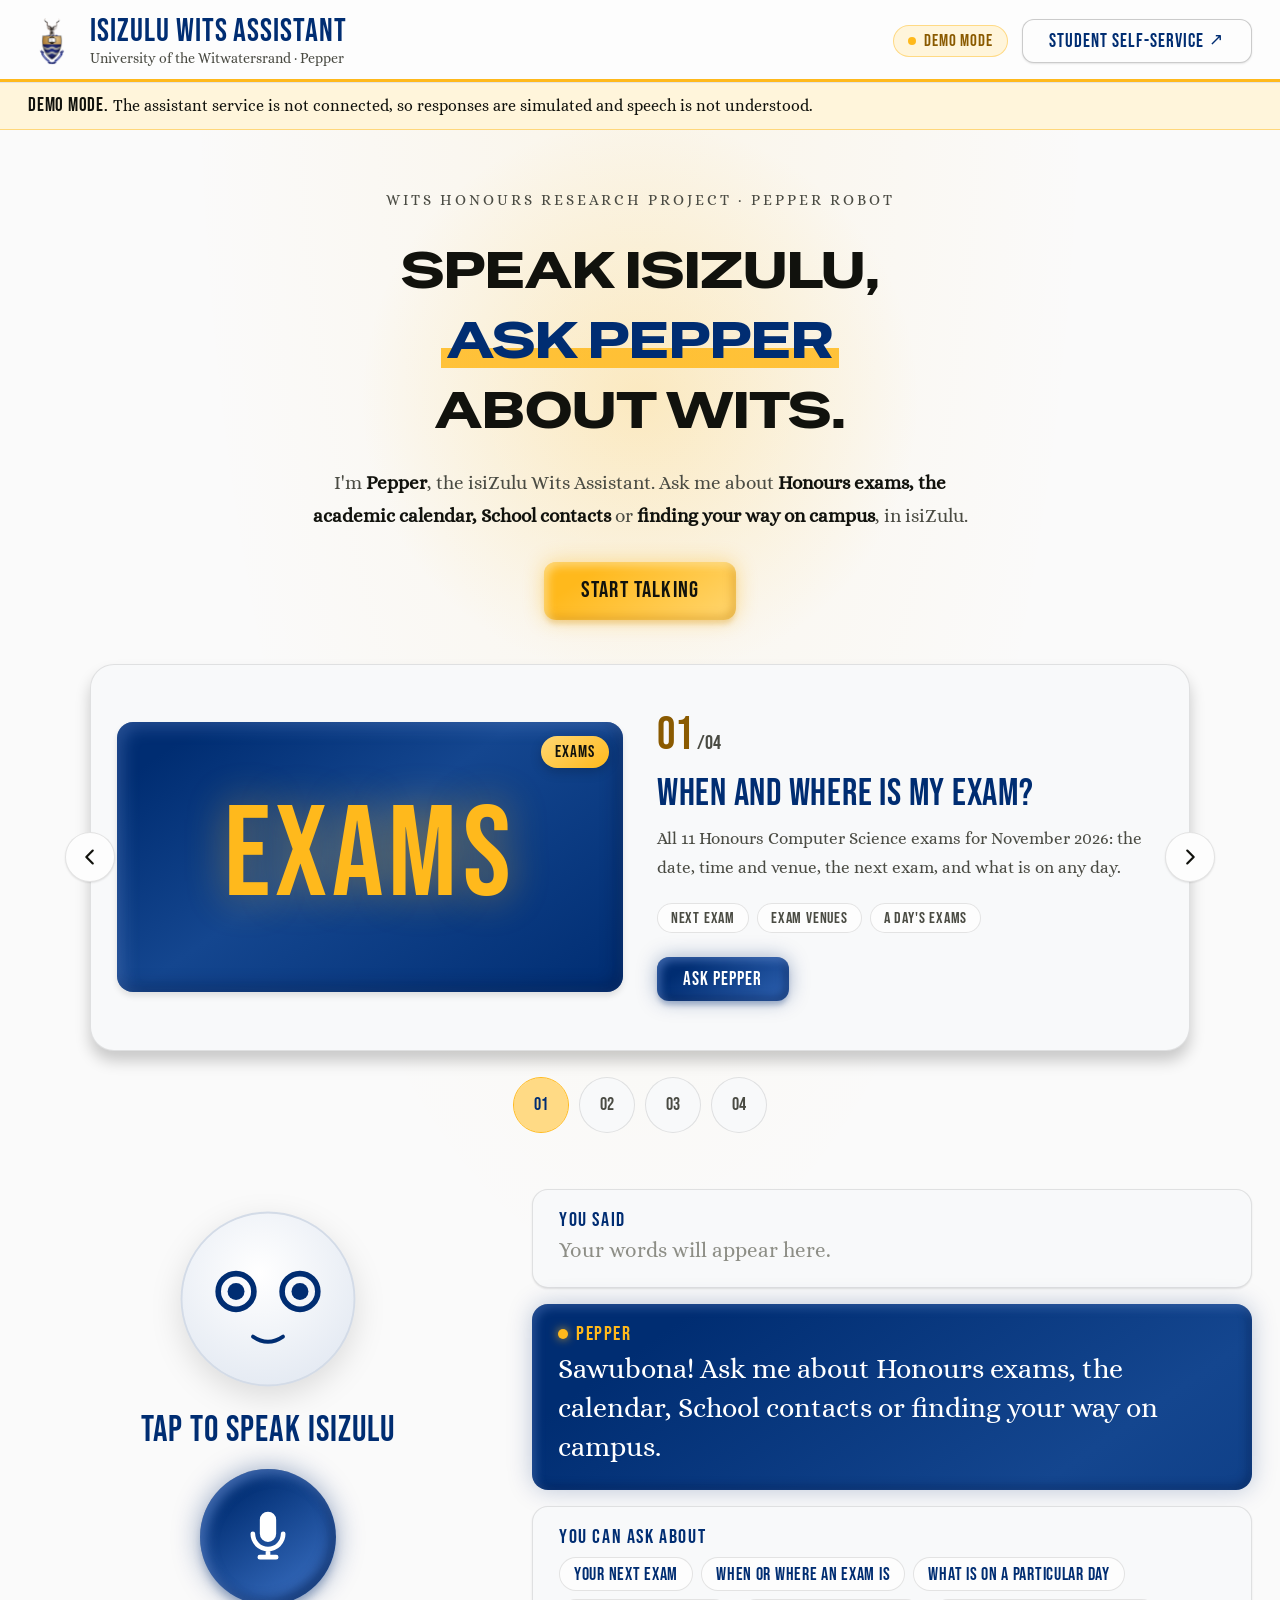
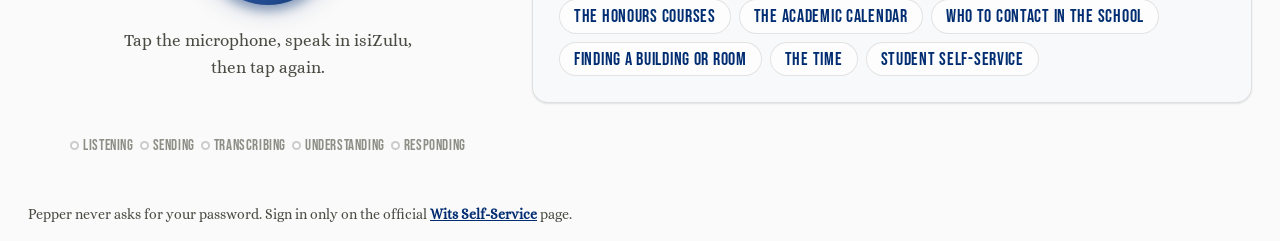
==== commit d2c43db5: "Add a portfolio-style welcome section to the tablet UI Hero modelled on karabomnisi.site: eyebrow, e" ====
--- a/frontend/index.html
+++ b/frontend/index.html
@@ -31,7 +31,93 @@
     <strong>Demo mode.</strong> The assistant service is not connected, so responses are simulated and speech is not understood.
   </div>
 
-  <main class="stage">
+  <section class="welcome" id="welcome" aria-labelledby="welcomeTitle">
+    <div class="welcome-content">
+      <span class="welcome-eyebrow">Wits Honours research project &middot; Pepper robot</span>
+      <h1 class="welcome-title" id="welcomeTitle">
+        Speak isiZulu,<br>
+        <span>ask Pepper</span><br>
+        about Wits.
+      </h1>
+      <p class="welcome-subtitle">
+        I'm <strong>Pepper</strong>, the isiZulu Wits Assistant. Ask me about
+        <strong>Honours exams, the academic calendar, School contacts</strong> or
+        <strong>finding your way on campus</strong>, in isiZulu.
+      </p>
+      <div class="welcome-actions">
+        <a class="btn btn-gold btn-large" href="#assistant" data-start>Start talking</a>
+      </div>
+    </div>
+
+    <div class="slider" id="welcomeSlider" aria-roledescription="carousel" aria-label="What you can ask">
+      <button class="slider-nav slider-prev" type="button" aria-label="Previous slide"><svg viewBox="0 0 24 24" aria-hidden="true" focusable="false"><path d="M15 5l-7 7 7 7" fill="none" stroke="currentColor" stroke-width="2.4" stroke-linecap="round" stroke-linejoin="round"/></svg></button>
+      <div class="slider-viewport">
+        <div class="slider-track" id="sliderTrack" aria-live="off">
+          <article class="slide is-active" role="group" aria-roledescription="slide" aria-label="1 of 4: Exams">
+            <div class="slide-visual">
+              <span class="slide-word" aria-hidden="true">EXAMS</span>
+              <span class="slide-category">Exams</span>
+            </div>
+            <div class="slide-info">
+              <p class="slide-meta"><span class="slide-number">01</span><span class="slide-total">/04</span></p>
+              <h3>When and where is my exam?</h3>
+              <p class="slide-description">All 11 Honours Computer Science exams for November 2026: the date, time and venue, the next exam, and what is on any day.</p>
+              <ul class="slide-tags"><li>Next exam</li><li>Exam venues</li><li>A day's exams</li></ul>
+              <a class="btn btn-primary" href="#assistant" data-start>Ask Pepper</a>
+            </div>
+          </article>
+          <article class="slide" role="group" aria-roledescription="slide" aria-label="2 of 4: Calendar">
+            <div class="slide-visual">
+              <span class="slide-word" aria-hidden="true">2026</span>
+              <span class="slide-category">Calendar</span>
+            </div>
+            <div class="slide-info">
+              <p class="slide-meta"><span class="slide-number">02</span><span class="slide-total">/04</span></p>
+              <h3>Where are we in the academic year?</h3>
+              <p class="slide-description">Teaching blocks, study breaks, exam periods and the last day of term, from the 2026 Wits academic calendar.</p>
+              <ul class="slide-tags"><li>Semester</li><li>Breaks</li><li>Last day of term</li></ul>
+              <a class="btn btn-primary" href="#assistant" data-start>Ask Pepper</a>
+            </div>
+          </article>
+          <article class="slide" role="group" aria-roledescription="slide" aria-label="3 of 4: Contacts">
+            <div class="slide-visual">
+              <span class="slide-word" aria-hidden="true">CSAM</span>
+              <span class="slide-category">Contacts</span>
+            </div>
+            <div class="slide-info">
+              <p class="slide-meta"><span class="slide-number">03</span><span class="slide-total">/04</span></p>
+              <h3>Who should I talk to?</h3>
+              <p class="slide-description">The Head of School, administrators, General Enquiries and every course coordinator in Computer Science and Applied Mathematics.</p>
+              <ul class="slide-tags"><li>Head of School</li><li>Coordinators</li><li>Enquiries</li></ul>
+              <a class="btn btn-primary" href="#assistant" data-start>Ask Pepper</a>
+            </div>
+          </article>
+          <article class="slide" role="group" aria-roledescription="slide" aria-label="4 of 4: Directions">
+            <div class="slide-visual">
+              <img class="slide-photo" src="assets/campus-map.jpg" alt="" loading="lazy">
+              <span class="slide-category">Directions</span>
+            </div>
+            <div class="slide-info">
+              <p class="slide-meta"><span class="slide-number">04</span><span class="slide-total">/04</span></p>
+              <h3>How do I find a building?</h3>
+              <p class="slide-description">Find MSL rooms in this building and other venues across Braamfontein campus, shown on the official campus map.</p>
+              <ul class="slide-tags"><li>MSL rooms</li><li>East Campus</li><li>Campus map</li></ul>
+              <a class="btn btn-primary" href="#assistant" data-start>Ask Pepper</a>
+            </div>
+          </article>
+        </div>
+      </div>
+      <button class="slider-nav slider-next" type="button" aria-label="Next slide"><svg viewBox="0 0 24 24" aria-hidden="true" focusable="false"><path d="M9 5l7 7-7 7" fill="none" stroke="currentColor" stroke-width="2.4" stroke-linecap="round" stroke-linejoin="round"/></svg></button>
+    </div>
+    <div class="slider-indicators" id="sliderIndicators">
+          <button class="indicator is-active" type="button" data-slide="0" aria-label="Show slide 1"><span class="indicator-fill"></span><span class="indicator-num">01</span></button>
+          <button class="indicator" type="button" data-slide="1" aria-label="Show slide 2"><span class="indicator-fill"></span><span class="indicator-num">02</span></button>
+          <button class="indicator" type="button" data-slide="2" aria-label="Show slide 3"><span class="indicator-fill"></span><span class="indicator-num">03</span></button>
+          <button class="indicator" type="button" data-slide="3" aria-label="Show slide 4"><span class="indicator-fill"></span><span class="indicator-num">04</span></button>
+    </div>
+  </section>
+
+  <main class="stage" id="assistant" tabindex="-1">
     <section class="robot-panel" aria-label="Speak to Pepper">
       <div class="pepper" aria-hidden="true">
         <svg viewBox="0 0 200 200" class="pepper-face" focusable="false">
@@ -234,6 +320,7 @@
   <script src="js/pepper.js"></script>
   <script src="js/demo.js"></script>
   <script src="js/ui.js"></script>
+  <script src="js/welcome.js"></script>
   <script src="js/app.js"></script>
 </body>
 </html>
--- a/frontend/css/styles.css
+++ b/frontend/css/styles.css
@@ -5,7 +5,7 @@
    inlines them for the Pepper copy so older tablet WebViews render correctly.
    Layout uses flexbox and margins (no CSS grid / flex gap) for the same reason. */
 
-@import url("https://fonts.googleapis.com/css2?family=Alice&family=Bebas+Neue&display=swap");
+@import url("https://fonts.googleapis.com/css2?family=Alice&family=Bebas+Neue&family=Special+Gothic+Expanded+One&display=swap");
 
 /* Local fallbacks used when Google Fonts cannot be reached (e.g. offline on Pepper). */
 @font-face {
@@ -57,6 +57,7 @@
 
   --font-display: "Bebas Neue", "Grotesk", "Europa Grotesk SH", "Arial Narrow", Arial, sans-serif;
   --font-heading: var(--font-display);
+  --font-hero: "Special Gothic Expanded One", "Bebas Neue", "Arial Black", Arial, sans-serif;
   --font-text: "Alice", Georgia, "Times New Roman", serif;
   --font-body: -apple-system, BlinkMacSystemFont, "Segoe UI", Roboto, "Helvetica Neue", Arial, sans-serif;
   --font-mono: ui-monospace, SFMono-Regular, Menlo, Consolas, monospace;
@@ -236,6 +237,173 @@
   border-bottom: 1px solid rgba(255, 185, 28, 0.5);
 }
 .banner strong { font: 400 19px/1 var(--font-display); letter-spacing: 0.04em; }
+
+/* ---------- Welcome (portfolio hero) ---------- */
+.welcome {
+  position: relative;
+  min-height: calc(100vh - 76px);
+  padding: 56px 28px 32px;
+  overflow: hidden;
+}
+.welcome::before {
+  content: "";
+  position: absolute;
+  top: 0; left: 0; right: 0; bottom: 0;
+  background: radial-gradient(circle at 50% 26%, rgba(255, 185, 28, 0.22), transparent 28%);
+  pointer-events: none;
+}
+.welcome-content {
+  position: relative;
+  z-index: 1;
+  max-width: 900px;
+  margin: 0 auto;
+  text-align: center;
+  animation: fadeUp 0.9s ease both;
+}
+.welcome-eyebrow {
+  font: 400 15px/1.4 var(--font-text);
+  letter-spacing: 0.2em;
+  text-transform: uppercase;
+  color: var(--ink-muted);
+}
+.welcome-title {
+  margin: 22px 0;
+  font-family: var(--font-hero);
+  font-size: 52px;
+  font-weight: 400;
+  line-height: 1.35;
+  letter-spacing: 0;
+  text-transform: uppercase;
+  color: var(--ink);
+}
+.welcome-title span {
+  color: var(--blue);
+  background-image: linear-gradient(transparent 62%, rgba(255, 185, 28, 0.85) 62%, rgba(255, 185, 28, 0.85) 92%, transparent 92%);
+  padding: 0 0.12em;
+}
+.welcome-subtitle { max-width: 660px; margin: 0 auto 30px; font-size: 19px; line-height: 1.7; color: var(--ink-muted); }
+.welcome-subtitle strong { color: var(--ink); }
+.welcome-actions { display: flex; justify-content: center; margin-bottom: 44px; }
+
+.slider { position: relative; max-width: 1100px; margin: 0 auto 26px; animation: fadeUp 0.9s 0.15s ease both; }
+.slider-viewport {
+  overflow: hidden;
+  border: 1px solid var(--line);
+  border-radius: 24px;
+  background: var(--surface);
+  box-shadow: var(--shadow-lg);
+}
+.slider-track { display: flex; transition: transform 0.5s cubic-bezier(0.4, 0, 0.2, 1); }
+.slide { display: flex; align-items: center; flex: 0 0 100%; min-width: 100%; padding: 26px; }
+.slide-visual {
+  position: relative;
+  flex: 1 1 50%;
+  min-width: 0;
+  height: 270px;
+  margin-right: 34px;
+  overflow: hidden;
+  border-radius: var(--radius-xl);
+  background-image: linear-gradient(325deg, var(--blue) 0%, #14468f 55%, var(--blue) 90%);
+  box-shadow: var(--shadow-md), inset 6px 6px 16px rgba(120, 160, 230, 0.3), inset -6px -6px 16px rgba(0, 20, 60, 0.4);
+}
+.slide-word {
+  position: absolute;
+  left: 0; right: 0; top: 50%;
+  transform: translateY(-50%);
+  text-align: center;
+  font: 400 128px/1 var(--font-display);
+  letter-spacing: 0.04em;
+  color: var(--gold);
+  text-shadow: 0 0 40px rgba(255, 185, 28, 0.45);
+  transition: transform 0.5s ease;
+}
+.slide-photo { display: block; width: 100%; height: 100%; object-fit: cover; transition: transform 0.5s ease; }
+@media (hover: hover) {
+  .slide-visual:hover .slide-photo { transform: scale(1.05); }
+  .slide-visual:hover .slide-word { transform: translateY(-50%) scale(1.05); }
+}
+.slide-category {
+  position: absolute;
+  top: 14px; right: 14px;
+  padding: 6px 14px 5px;
+  border-radius: 9999px;
+  background-image: linear-gradient(325deg, var(--gold), var(--gold-light));
+  color: var(--ink);
+  font: 400 17px/1.2 var(--font-display);
+  letter-spacing: 0.06em;
+  box-shadow: 0 4px 12px rgba(0, 0, 0, 0.2);
+}
+.slide-info { flex: 1 1 50%; min-width: 0; padding: 8px 8px 8px 0; }
+.slide-meta { margin: 0 0 14px; font-family: var(--font-display); }
+.slide-number { font-size: 46px; line-height: 1; color: var(--gold-dark); }
+.slide-total { margin-left: 4px; font-size: 20px; color: var(--ink-muted); }
+.slide-info h3 { margin-bottom: 10px; font-size: 38px; color: var(--blue); }
+.slide-description { margin: 0 0 16px; font-size: 17px; line-height: 1.7; color: var(--ink-muted); }
+.slide-tags { display: flex; flex-wrap: wrap; list-style: none; margin: 0 -4px 20px; padding: 0; }
+.slide-tags li {
+  margin: 4px;
+  padding: 5px 13px 4px;
+  border: 1px solid var(--line);
+  border-radius: 9999px;
+  background: var(--surface-elevated);
+  color: var(--ink-muted);
+  font: 400 16px/1.2 var(--font-display);
+  letter-spacing: 0.05em;
+}
+@media (hover: hover) {
+  .slide-tags li:hover { border-color: var(--gold); color: var(--gold-dark); transform: translateY(-2px); }
+}
+
+.slider-nav {
+  position: absolute;
+  top: 50%;
+  z-index: 2;
+  width: 50px; height: 50px;
+  margin-top: -25px;
+  display: flex; align-items: center; justify-content: center;
+  border: 1px solid var(--line);
+  border-radius: 50%;
+  background: var(--surface-elevated);
+  color: var(--ink);
+  cursor: pointer;
+  box-shadow: var(--shadow-sm);
+  transition: transform 0.3s ease, box-shadow 0.3s ease, border-color 0.3s ease, color 0.3s ease;
+}
+.slider-nav svg { width: 22px; height: 22px; }
+.slider-prev { left: -25px; }
+.slider-next { right: -25px; }
+@media (hover: hover) {
+  .slider-nav:hover { border-color: var(--gold); color: var(--blue); transform: scale(1.1); box-shadow: var(--shadow-md); }
+}
+
+.slider-indicators { display: flex; justify-content: center; }
+.indicator {
+  position: relative;
+  width: 56px; height: 56px;
+  margin: 0 5px;
+  overflow: hidden;
+  border: 1px solid var(--line);
+  border-radius: 50%;
+  background: var(--surface);
+  color: var(--ink-muted);
+  font: 400 18px/1 var(--font-display);
+  cursor: pointer;
+}
+.indicator.is-active { border-color: var(--gold); color: var(--blue); background: var(--gold-soft); }
+.indicator-fill { position: absolute; left: 0; top: 0; bottom: 0; width: 0; background: rgba(255, 185, 28, 0.45); }
+.indicator.is-running .indicator-fill { animation: progressFill 5s linear forwards; }
+.indicator-num { position: relative; }
+@media (hover: hover) {
+  .indicator:hover { border-color: var(--gold); color: var(--blue); transform: translateY(-2px); }
+}
+
+@keyframes fadeUp {
+  from { opacity: 0; transform: translateY(28px); }
+  to { opacity: 1; transform: translateY(0); }
+}
+@keyframes progressFill { from { width: 0; } to { width: 100%; } }
+
+#assistant:focus { outline: none; }
 
 /* ---------- Main stage ---------- */
 .stage {
@@ -688,7 +856,17 @@
 .sample-note { font-weight: 600; color: var(--gold-dark); }
 
 /* ---------- Responsive ---------- */
+@media (max-width: 1180px) {
+  .slider-prev { left: 8px; }
+  .slider-next { right: 8px; }
+}
 @media (max-width: 900px) {
+  .welcome { min-height: 0; padding: 40px 16px 28px; }
+  .welcome-title { font-size: 38px; }
+  .slide { display: block; padding: 18px; }
+  .slide-visual { height: 200px; margin: 0 0 18px; }
+  .slide-word { font-size: 96px; }
+  .slider-nav { top: 118px; margin-top: 0; }
   .stage { flex-direction: column; padding: 16px; }
   .robot-panel { flex: none; max-width: none; margin: 0 0 16px; padding: 8px 0; }
   .pepper { width: 140px; height: 140px; }
@@ -710,6 +888,14 @@
   .field-pair { display: block; margin: 0; }
   .field-pair > .field { margin-left: 0; margin-right: 0; }
   .big-clock { font-size: 72px; }
+  .welcome-eyebrow { font-size: 12px; letter-spacing: 0.15em; }
+  .welcome-title { font-size: 25px; line-height: 1.3; margin: 18px 0; }
+  .welcome-subtitle { font-size: 16px; }
+  .welcome-actions .btn { width: 100%; }
+  .slide-info h3 { font-size: 30px; }
+  .slide-number { font-size: 36px; }
+  .slider-nav { width: 40px; height: 40px; }
+  .indicator { width: 46px; height: 46px; }
 }
 @media (prefers-reduced-motion: reduce) {
   *, *::before, *::after { animation-duration: 0.001s !important; animation-iteration-count: 1 !important; transition: none !important; }
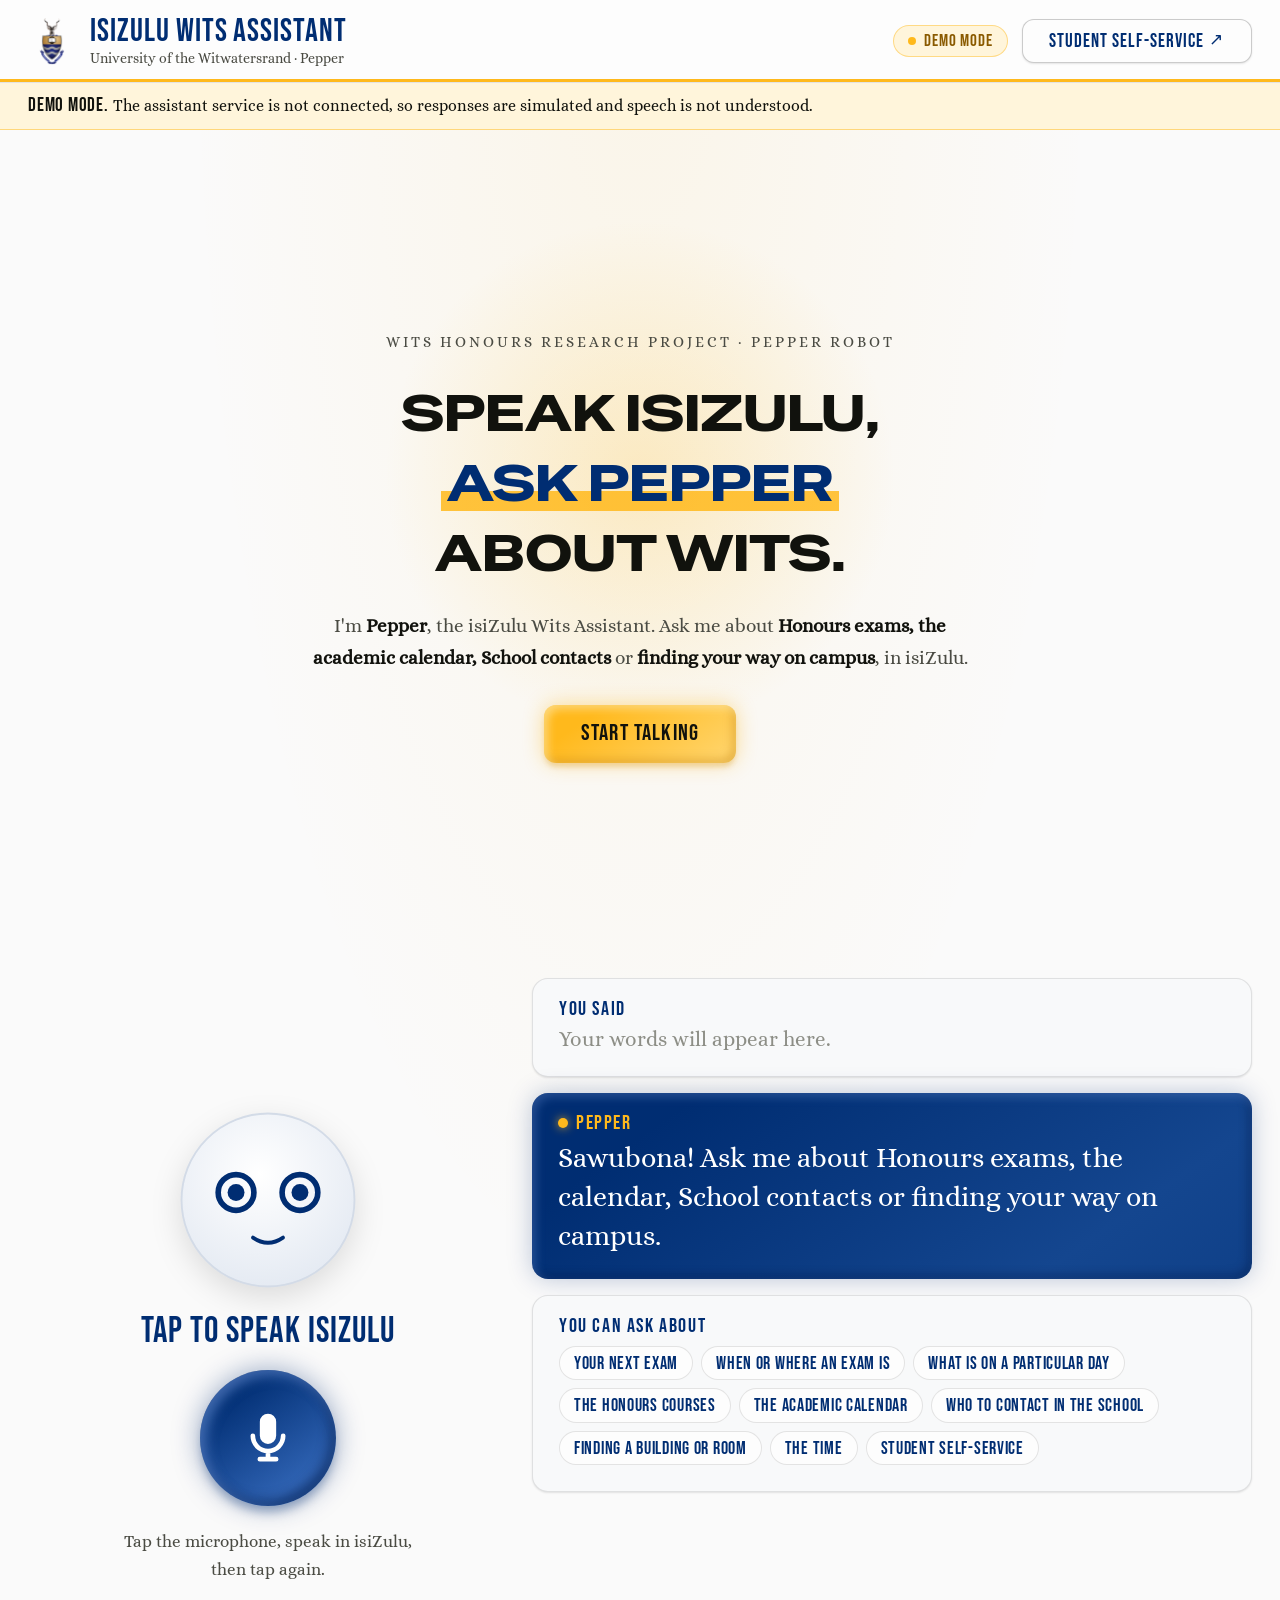
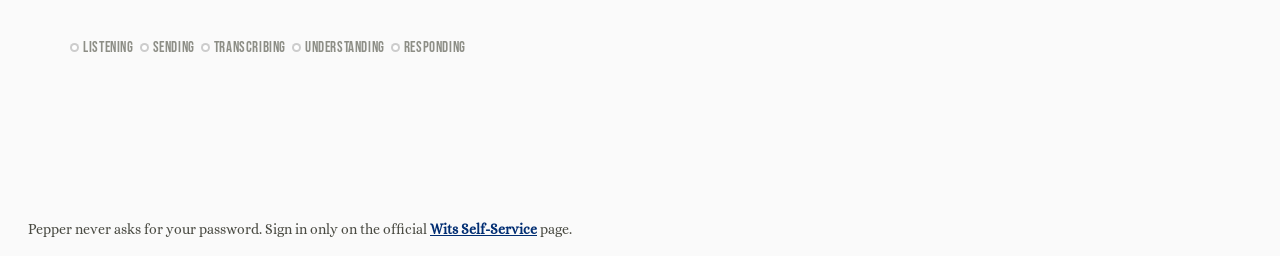
==== commit 0f5f9600: "Remove the welcome slider; keep the hero and Start button The assistant section is now at least scre" ====
--- a/frontend/index.html
+++ b/frontend/index.html
@@ -48,73 +48,6 @@
         <a class="btn btn-gold btn-large" href="#assistant" data-start>Start talking</a>
       </div>
     </div>
-
-    <div class="slider" id="welcomeSlider" aria-roledescription="carousel" aria-label="What you can ask">
-      <button class="slider-nav slider-prev" type="button" aria-label="Previous slide"><svg viewBox="0 0 24 24" aria-hidden="true" focusable="false"><path d="M15 5l-7 7 7 7" fill="none" stroke="currentColor" stroke-width="2.4" stroke-linecap="round" stroke-linejoin="round"/></svg></button>
-      <div class="slider-viewport">
-        <div class="slider-track" id="sliderTrack" aria-live="off">
-          <article class="slide is-active" role="group" aria-roledescription="slide" aria-label="1 of 4: Exams">
-            <div class="slide-visual">
-              <span class="slide-word" aria-hidden="true">EXAMS</span>
-              <span class="slide-category">Exams</span>
-            </div>
-            <div class="slide-info">
-              <p class="slide-meta"><span class="slide-number">01</span><span class="slide-total">/04</span></p>
-              <h3>When and where is my exam?</h3>
-              <p class="slide-description">All 11 Honours Computer Science exams for November 2026: the date, time and venue, the next exam, and what is on any day.</p>
-              <ul class="slide-tags"><li>Next exam</li><li>Exam venues</li><li>A day's exams</li></ul>
-              <a class="btn btn-primary" href="#assistant" data-start>Ask Pepper</a>
-            </div>
-          </article>
-          <article class="slide" role="group" aria-roledescription="slide" aria-label="2 of 4: Calendar">
-            <div class="slide-visual">
-              <span class="slide-word" aria-hidden="true">2026</span>
-              <span class="slide-category">Calendar</span>
-            </div>
-            <div class="slide-info">
-              <p class="slide-meta"><span class="slide-number">02</span><span class="slide-total">/04</span></p>
-              <h3>Where are we in the academic year?</h3>
-              <p class="slide-description">Teaching blocks, study breaks, exam periods and the last day of term, from the 2026 Wits academic calendar.</p>
-              <ul class="slide-tags"><li>Semester</li><li>Breaks</li><li>Last day of term</li></ul>
-              <a class="btn btn-primary" href="#assistant" data-start>Ask Pepper</a>
-            </div>
-          </article>
-          <article class="slide" role="group" aria-roledescription="slide" aria-label="3 of 4: Contacts">
-            <div class="slide-visual">
-              <span class="slide-word" aria-hidden="true">CSAM</span>
-              <span class="slide-category">Contacts</span>
-            </div>
-            <div class="slide-info">
-              <p class="slide-meta"><span class="slide-number">03</span><span class="slide-total">/04</span></p>
-              <h3>Who should I talk to?</h3>
-              <p class="slide-description">The Head of School, administrators, General Enquiries and every course coordinator in Computer Science and Applied Mathematics.</p>
-              <ul class="slide-tags"><li>Head of School</li><li>Coordinators</li><li>Enquiries</li></ul>
-              <a class="btn btn-primary" href="#assistant" data-start>Ask Pepper</a>
-            </div>
-          </article>
-          <article class="slide" role="group" aria-roledescription="slide" aria-label="4 of 4: Directions">
-            <div class="slide-visual">
-              <img class="slide-photo" src="assets/campus-map.jpg" alt="" loading="lazy">
-              <span class="slide-category">Directions</span>
-            </div>
-            <div class="slide-info">
-              <p class="slide-meta"><span class="slide-number">04</span><span class="slide-total">/04</span></p>
-              <h3>How do I find a building?</h3>
-              <p class="slide-description">Find MSL rooms in this building and other venues across Braamfontein campus, shown on the official campus map.</p>
-              <ul class="slide-tags"><li>MSL rooms</li><li>East Campus</li><li>Campus map</li></ul>
-              <a class="btn btn-primary" href="#assistant" data-start>Ask Pepper</a>
-            </div>
-          </article>
-        </div>
-      </div>
-      <button class="slider-nav slider-next" type="button" aria-label="Next slide"><svg viewBox="0 0 24 24" aria-hidden="true" focusable="false"><path d="M9 5l7 7-7 7" fill="none" stroke="currentColor" stroke-width="2.4" stroke-linecap="round" stroke-linejoin="round"/></svg></button>
-    </div>
-    <div class="slider-indicators" id="sliderIndicators">
-          <button class="indicator is-active" type="button" data-slide="0" aria-label="Show slide 1"><span class="indicator-fill"></span><span class="indicator-num">01</span></button>
-          <button class="indicator" type="button" data-slide="1" aria-label="Show slide 2"><span class="indicator-fill"></span><span class="indicator-num">02</span></button>
-          <button class="indicator" type="button" data-slide="2" aria-label="Show slide 3"><span class="indicator-fill"></span><span class="indicator-num">03</span></button>
-          <button class="indicator" type="button" data-slide="3" aria-label="Show slide 4"><span class="indicator-fill"></span><span class="indicator-num">04</span></button>
-    </div>
   </section>
 
   <main class="stage" id="assistant" tabindex="-1">
--- a/frontend/css/styles.css
+++ b/frontend/css/styles.css
@@ -241,15 +241,18 @@
 /* ---------- Welcome (portfolio hero) ---------- */
 .welcome {
   position: relative;
+  display: flex;
+  flex-direction: column;
+  justify-content: center;
   min-height: calc(100vh - 76px);
-  padding: 56px 28px 32px;
+  padding: 56px 28px 48px;
   overflow: hidden;
 }
 .welcome::before {
   content: "";
   position: absolute;
   top: 0; left: 0; right: 0; bottom: 0;
-  background: radial-gradient(circle at 50% 26%, rgba(255, 185, 28, 0.22), transparent 28%);
+  background: radial-gradient(circle at 50% 42%, rgba(255, 185, 28, 0.22), transparent 32%);
   pointer-events: none;
 }
 .welcome-content {
@@ -283,127 +286,16 @@
 }
 .welcome-subtitle { max-width: 660px; margin: 0 auto 30px; font-size: 19px; line-height: 1.7; color: var(--ink-muted); }
 .welcome-subtitle strong { color: var(--ink); }
-.welcome-actions { display: flex; justify-content: center; margin-bottom: 44px; }
-
-.slider { position: relative; max-width: 1100px; margin: 0 auto 26px; animation: fadeUp 0.9s 0.15s ease both; }
-.slider-viewport {
-  overflow: hidden;
-  border: 1px solid var(--line);
-  border-radius: 24px;
-  background: var(--surface);
-  box-shadow: var(--shadow-lg);
-}
-.slider-track { display: flex; transition: transform 0.5s cubic-bezier(0.4, 0, 0.2, 1); }
-.slide { display: flex; align-items: center; flex: 0 0 100%; min-width: 100%; padding: 26px; }
-.slide-visual {
-  position: relative;
-  flex: 1 1 50%;
-  min-width: 0;
-  height: 270px;
-  margin-right: 34px;
-  overflow: hidden;
-  border-radius: var(--radius-xl);
-  background-image: linear-gradient(325deg, var(--blue) 0%, #14468f 55%, var(--blue) 90%);
-  box-shadow: var(--shadow-md), inset 6px 6px 16px rgba(120, 160, 230, 0.3), inset -6px -6px 16px rgba(0, 20, 60, 0.4);
-}
-.slide-word {
-  position: absolute;
-  left: 0; right: 0; top: 50%;
-  transform: translateY(-50%);
-  text-align: center;
-  font: 400 128px/1 var(--font-display);
-  letter-spacing: 0.04em;
-  color: var(--gold);
-  text-shadow: 0 0 40px rgba(255, 185, 28, 0.45);
-  transition: transform 0.5s ease;
-}
-.slide-photo { display: block; width: 100%; height: 100%; object-fit: cover; transition: transform 0.5s ease; }
-@media (hover: hover) {
-  .slide-visual:hover .slide-photo { transform: scale(1.05); }
-  .slide-visual:hover .slide-word { transform: translateY(-50%) scale(1.05); }
-}
-.slide-category {
-  position: absolute;
-  top: 14px; right: 14px;
-  padding: 6px 14px 5px;
-  border-radius: 9999px;
-  background-image: linear-gradient(325deg, var(--gold), var(--gold-light));
-  color: var(--ink);
-  font: 400 17px/1.2 var(--font-display);
-  letter-spacing: 0.06em;
-  box-shadow: 0 4px 12px rgba(0, 0, 0, 0.2);
-}
-.slide-info { flex: 1 1 50%; min-width: 0; padding: 8px 8px 8px 0; }
-.slide-meta { margin: 0 0 14px; font-family: var(--font-display); }
-.slide-number { font-size: 46px; line-height: 1; color: var(--gold-dark); }
-.slide-total { margin-left: 4px; font-size: 20px; color: var(--ink-muted); }
-.slide-info h3 { margin-bottom: 10px; font-size: 38px; color: var(--blue); }
-.slide-description { margin: 0 0 16px; font-size: 17px; line-height: 1.7; color: var(--ink-muted); }
-.slide-tags { display: flex; flex-wrap: wrap; list-style: none; margin: 0 -4px 20px; padding: 0; }
-.slide-tags li {
-  margin: 4px;
-  padding: 5px 13px 4px;
-  border: 1px solid var(--line);
-  border-radius: 9999px;
-  background: var(--surface-elevated);
-  color: var(--ink-muted);
-  font: 400 16px/1.2 var(--font-display);
-  letter-spacing: 0.05em;
-}
-@media (hover: hover) {
-  .slide-tags li:hover { border-color: var(--gold); color: var(--gold-dark); transform: translateY(-2px); }
-}
-
-.slider-nav {
-  position: absolute;
-  top: 50%;
-  z-index: 2;
-  width: 50px; height: 50px;
-  margin-top: -25px;
-  display: flex; align-items: center; justify-content: center;
-  border: 1px solid var(--line);
-  border-radius: 50%;
-  background: var(--surface-elevated);
-  color: var(--ink);
-  cursor: pointer;
-  box-shadow: var(--shadow-sm);
-  transition: transform 0.3s ease, box-shadow 0.3s ease, border-color 0.3s ease, color 0.3s ease;
-}
-.slider-nav svg { width: 22px; height: 22px; }
-.slider-prev { left: -25px; }
-.slider-next { right: -25px; }
-@media (hover: hover) {
-  .slider-nav:hover { border-color: var(--gold); color: var(--blue); transform: scale(1.1); box-shadow: var(--shadow-md); }
-}
-
-.slider-indicators { display: flex; justify-content: center; }
-.indicator {
-  position: relative;
-  width: 56px; height: 56px;
-  margin: 0 5px;
-  overflow: hidden;
-  border: 1px solid var(--line);
-  border-radius: 50%;
-  background: var(--surface);
-  color: var(--ink-muted);
-  font: 400 18px/1 var(--font-display);
-  cursor: pointer;
-}
-.indicator.is-active { border-color: var(--gold); color: var(--blue); background: var(--gold-soft); }
-.indicator-fill { position: absolute; left: 0; top: 0; bottom: 0; width: 0; background: rgba(255, 185, 28, 0.45); }
-.indicator.is-running .indicator-fill { animation: progressFill 5s linear forwards; }
-.indicator-num { position: relative; }
-@media (hover: hover) {
-  .indicator:hover { border-color: var(--gold); color: var(--blue); transform: translateY(-2px); }
-}
+.welcome-actions { display: flex; justify-content: center; }
 
 @keyframes fadeUp {
   from { opacity: 0; transform: translateY(28px); }
   to { opacity: 1; transform: translateY(0); }
 }
-@keyframes progressFill { from { width: 0; } to { width: 100%; } }
 
 #assistant:focus { outline: none; }
+/* Tall enough that "Start talking" can scroll the assistant to the top of the screen. */
+.welcome ~ .stage { min-height: calc(100vh - 48px); }
 
 /* ---------- Main stage ---------- */
 .stage {
@@ -856,17 +748,9 @@
 .sample-note { font-weight: 600; color: var(--gold-dark); }
 
 /* ---------- Responsive ---------- */
-@media (max-width: 1180px) {
-  .slider-prev { left: 8px; }
-  .slider-next { right: 8px; }
-}
 @media (max-width: 900px) {
   .welcome { min-height: 0; padding: 40px 16px 28px; }
   .welcome-title { font-size: 38px; }
-  .slide { display: block; padding: 18px; }
-  .slide-visual { height: 200px; margin: 0 0 18px; }
-  .slide-word { font-size: 96px; }
-  .slider-nav { top: 118px; margin-top: 0; }
   .stage { flex-direction: column; padding: 16px; }
   .robot-panel { flex: none; max-width: none; margin: 0 0 16px; padding: 8px 0; }
   .pepper { width: 140px; height: 140px; }
@@ -892,10 +776,6 @@
   .welcome-title { font-size: 25px; line-height: 1.3; margin: 18px 0; }
   .welcome-subtitle { font-size: 16px; }
   .welcome-actions .btn { width: 100%; }
-  .slide-info h3 { font-size: 30px; }
-  .slide-number { font-size: 36px; }
-  .slider-nav { width: 40px; height: 40px; }
-  .indicator { width: 46px; height: 46px; }
 }
 @media (prefers-reduced-motion: reduce) {
   *, *::before, *::after { animation-duration: 0.001s !important; animation-iteration-count: 1 !important; transition: none !important; }
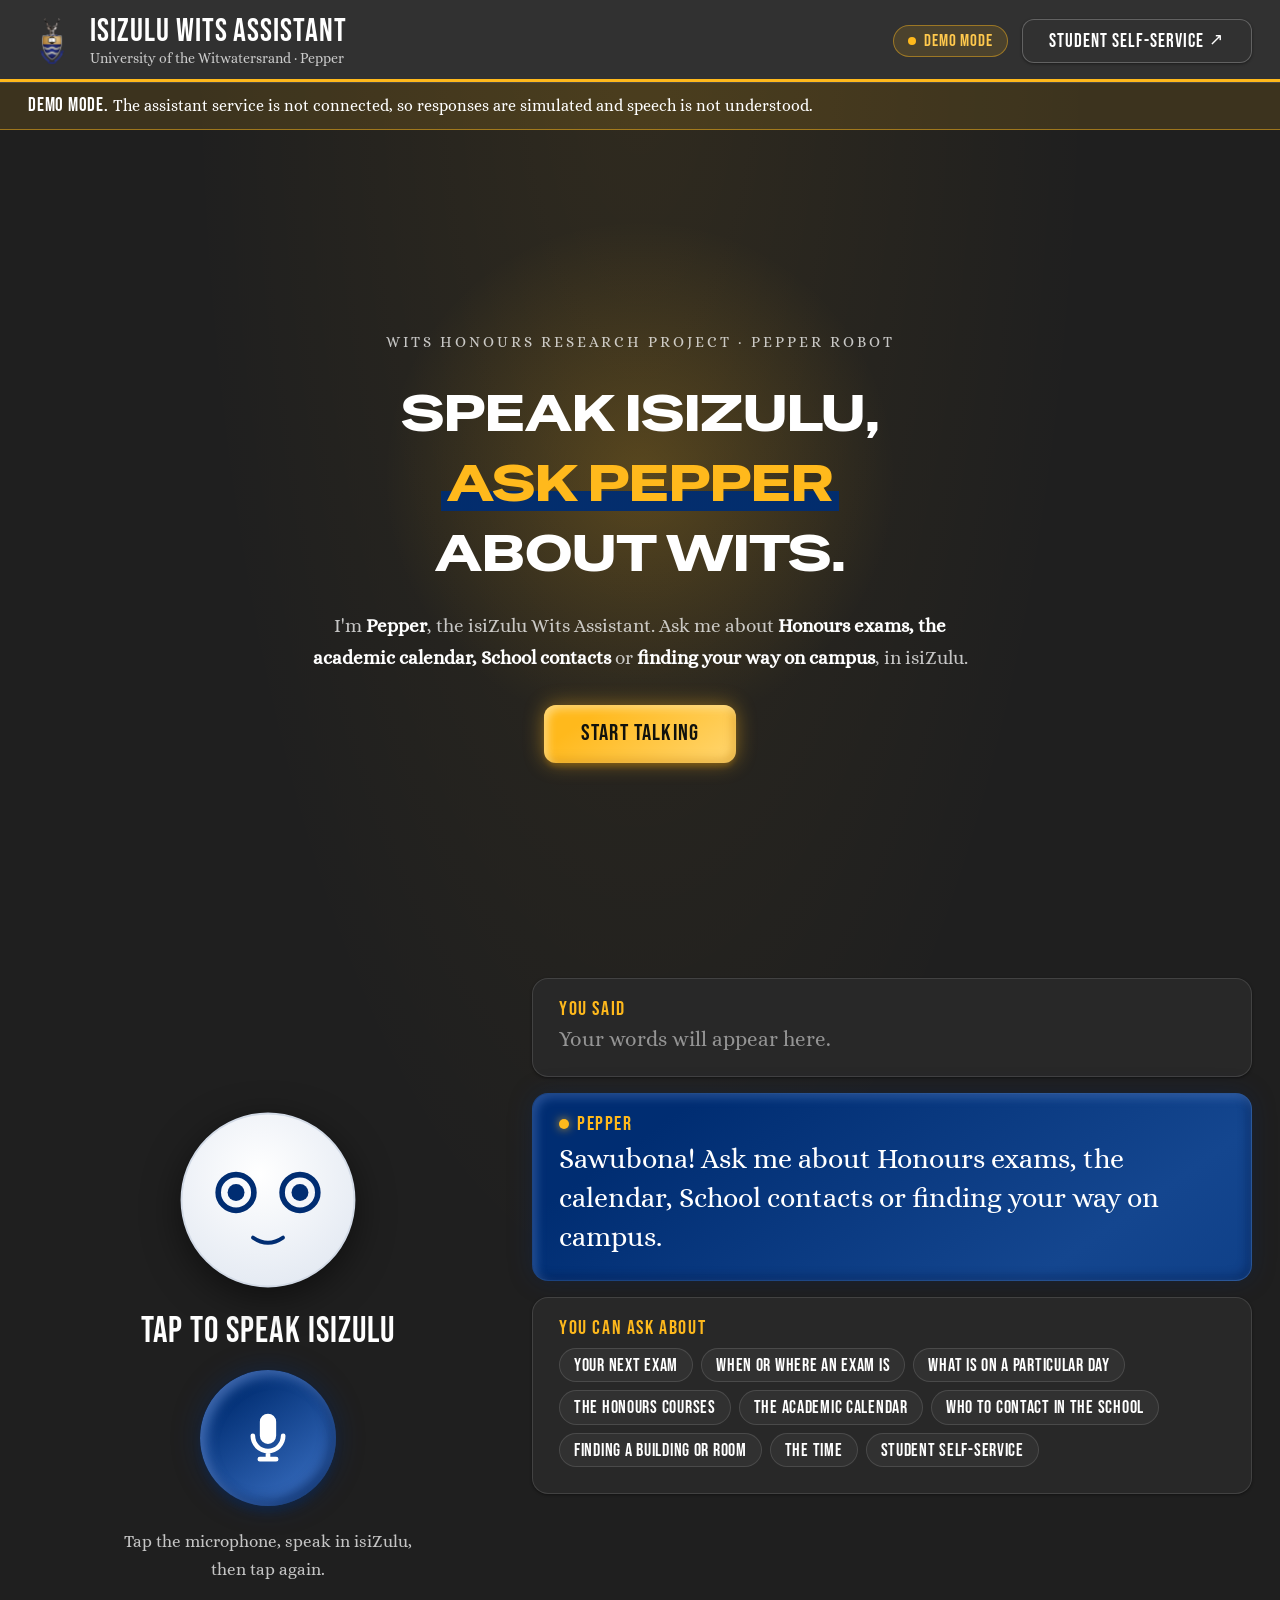
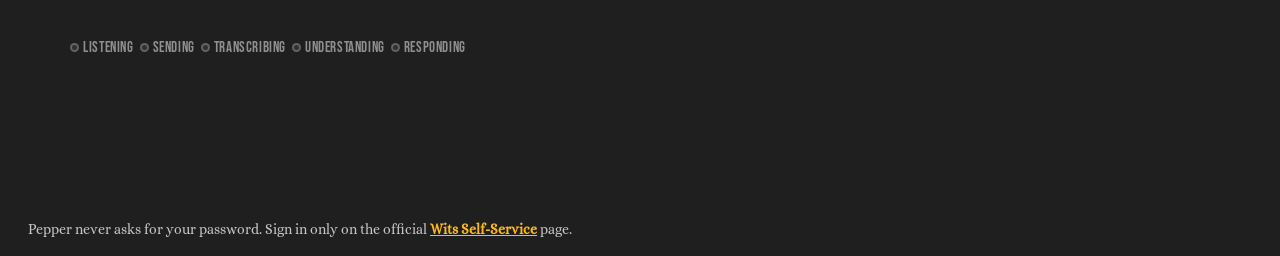
==== commit 8eefac10: "Switch the UI to a dark theme: #1f1f1f background, white text Wits blue stays for the mic, buttons a" ====
--- a/frontend/index.html
+++ b/frontend/index.html
@@ -5,8 +5,8 @@
   <meta name="viewport" content="width=device-width, initial-scale=1, viewport-fit=cover">
   <title>isiZulu Wits Assistant</title>
   <meta name="description" content="Speak isiZulu to Pepper: the tablet interface for the isiZulu Wits Assistant research project.">
-  <meta name="theme-color" content="#002d72">
-  <meta name="color-scheme" content="light only">
+  <meta name="theme-color" content="#1f1f1f">
+  <meta name="color-scheme" content="dark only">
   <link rel="icon" type="image/png" href="assets/favicon.png">
   <link rel="stylesheet" href="css/styles.css">
 </head>
@@ -254,6 +254,7 @@
   <script src="js/demo.js"></script>
   <script src="js/ui.js"></script>
   <script src="js/welcome.js"></script>
+  <script src="js/pepper3d.js"></script>
   <script src="js/app.js"></script>
 </body>
 </html>
--- a/frontend/css/styles.css
+++ b/frontend/css/styles.css
@@ -1,6 +1,6 @@
 /* isiZulu Wits Assistant: tablet interface styles, in the project owner's
    portfolio style (Bebas Neue + Alice, glossy gradient buttons, bordered
-   lifting cards), light mode only. Accents: #ffb91c gold and #002d72 blue.
+   lifting cards), one dark theme: #1f1f1f background, white text. Accents: #ffb91c gold and #002d72 blue.
    Custom properties are used for maintainability; scripts/sync_pepper_html.py
    inlines them for the Pepper copy so older tablet WebViews render correctly.
    Layout uses flexbox and margins (no CSS grid / flex gap) for the same reason. */
@@ -27,33 +27,36 @@
 }
 
 :root {
-  color-scheme: light only;
-
-  /* Portfolio light theme */
-  --bg: #fafafa;
-  --surface: #f8f9fa;
-  --surface-elevated: #fdfdfd;
+  color-scheme: dark only;
+
+  /* Dark theme: #1f1f1f background, white text */
+  --bg: #1f1f1f;
+  --surface: #282828;
+  --surface-elevated: #313131;
   --white: #ffffff;
-  --ink: #11120d;
-  --ink-muted: #4a4b43;
-  --line: rgba(0, 0, 0, 0.1);
-  --line-strong: rgba(0, 0, 0, 0.2);
+  --ink: #ffffff;
+  --ink-muted: rgba(255, 255, 255, 0.74);
+  --ink-faint: rgba(255, 255, 255, 0.5);
+  --on-gold: #11120d;
+  --accent-text: #ffb91c;
+  --line: rgba(255, 255, 255, 0.12);
+  --line-strong: rgba(255, 255, 255, 0.24);
 
   /* Accents */
   --blue: #002d72;
   --blue-light: #2f63b3;
   --blue-dark: #001d4a;
-  --blue-soft: #e8edf6;
+  --blue-soft: rgba(47, 99, 179, 0.24);
   --gold: #ffb91c;
   --gold-light: #ffd773;
-  --gold-dark: #8a5a00;
-  --gold-soft: #fff5db;
+  --gold-dark: #ffc94d;
+  --gold-soft: rgba(255, 185, 28, 0.13);
 
   /* Status */
-  --danger: #b42318;
-  --danger-soft: #fdecea;
-  --ok: #1d7a46;
-  --ok-soft: #e5f4ec;
+  --danger: #ff6b5f;
+  --danger-soft: rgba(255, 107, 95, 0.16);
+  --ok: #5fd08f;
+  --ok-soft: rgba(95, 208, 143, 0.14);
 
   --font-display: "Bebas Neue", "Grotesk", "Europa Grotesk SH", "Arial Narrow", Arial, sans-serif;
   --font-heading: var(--font-display);
@@ -69,9 +72,9 @@
   --radius: 16px;
   --radius-small: 12px;
 
-  --shadow-sm: 0 1px 2px rgba(0, 0, 0, 0.1);
-  --shadow-md: 0 4px 6px rgba(0, 0, 0, 0.1);
-  --shadow-lg: 0 10px 15px rgba(0, 0, 0, 0.2);
+  --shadow-sm: 0 1px 3px rgba(0, 0, 0, 0.45);
+  --shadow-md: 0 4px 10px rgba(0, 0, 0, 0.45);
+  --shadow-lg: 0 12px 24px rgba(0, 0, 0, 0.55);
   --shadow: var(--shadow-sm);
   --glow-gold: 0 0 40px rgba(255, 185, 28, 0.35);
   --glow-blue: 0 0 22px rgba(0, 45, 114, 0.35);
@@ -103,7 +106,7 @@
 
 [hidden] { display: none !important; }
 
-a { color: var(--blue); }
+a { color: var(--accent-text); }
 
 :focus { outline: none; }
 :focus-visible { outline: 3px solid var(--gold); outline-offset: 3px; }
@@ -145,7 +148,7 @@
 }
 .btn-gold {
   border: none;
-  color: var(--ink);
+  color: var(--on-gold);
   background-size: 280% auto;
   background-image: linear-gradient(325deg, var(--gold) 0%, var(--gold-light) 55%, var(--gold) 90%);
   box-shadow:
@@ -156,7 +159,7 @@
 }
 .btn-outline {
   background: var(--surface-elevated);
-  color: var(--blue);
+  color: var(--ink);
   border-color: var(--line-strong);
   box-shadow: var(--shadow-sm);
 }
@@ -168,7 +171,7 @@
   .btn-primary:hover, .btn-gold:hover { background-position: right top; transform: translateY(-4px); }
   .btn-primary:hover { box-shadow: var(--glow-blue); }
   .btn-gold:hover { box-shadow: var(--glow-gold); }
-  .btn-outline:hover { border-color: var(--gold); color: var(--blue-dark); background: var(--white); }
+  .btn-outline:hover { border-color: var(--gold); color: var(--gold); background: var(--surface); }
 }
 
 /* ---------- Top bar ---------- */
@@ -197,7 +200,7 @@
 }
 .brand-crest { width: 48px; height: 48px; object-fit: contain; margin-right: 14px; }
 .brand-text { display: flex; flex-direction: column; }
-.brand-title { font-family: var(--font-display); font-size: 32px; line-height: 1; color: var(--blue); letter-spacing: 0.03em; }
+.brand-title { font-family: var(--font-display); font-size: 32px; line-height: 1; color: var(--ink); letter-spacing: 0.03em; }
 .brand-sub { margin-top: 2px; font-family: var(--font-text); font-size: 14px; color: var(--ink-muted); }
 .topbar-actions { display: flex; align-items: center; }
 .topbar-actions > * + * { margin-left: 14px; }
@@ -226,7 +229,7 @@
 .pill[data-status="connected"]::before { background: var(--ok); }
 .pill[data-status="demo"] { background: var(--gold-soft); color: var(--gold-dark); border-color: rgba(255, 185, 28, 0.45); }
 .pill[data-status="demo"]::before { background: var(--gold); }
-.pill[data-status="pepper"] { background: var(--blue-soft); color: var(--blue); border-color: rgba(0, 45, 114, 0.2); }
+.pill[data-status="pepper"] { background: var(--blue-soft); color: var(--accent-text); border-color: rgba(0, 45, 114, 0.2); }
 .pill[data-status="pepper"]::before { background: var(--blue); }
 
 .banner {
@@ -280,8 +283,8 @@
   color: var(--ink);
 }
 .welcome-title span {
-  color: var(--blue);
-  background-image: linear-gradient(transparent 62%, rgba(255, 185, 28, 0.85) 62%, rgba(255, 185, 28, 0.85) 92%, transparent 92%);
+  color: var(--gold);
+  background-image: linear-gradient(transparent 62%, rgba(0, 45, 114, 0.95) 62%, rgba(0, 45, 114, 0.95) 92%, transparent 92%);
   padding: 0 0.12em;
 }
 .welcome-subtitle { max-width: 660px; margin: 0 auto 30px; font-size: 19px; line-height: 1.7; color: var(--ink-muted); }
@@ -326,8 +329,28 @@
 .conversation > .card + .card { margin-top: 16px; }
 
 /* ---------- Pepper face ---------- */
-.pepper { width: 188px; height: 188px; filter: drop-shadow(0 10px 15px rgba(0, 0, 0, 0.12)); }
+.pepper { width: 188px; height: 188px; filter: drop-shadow(0 10px 18px rgba(0, 0, 0, 0.5)); }
 .pepper-face { width: 100%; height: 100%; display: block; }
+/* 3D Pepper (js/pepper3d.js) replaces the drawn face when the meshes are installed. */
+.pepper.has-3d {
+  position: relative;
+  width: 250px; height: 310px;
+  filter: none;
+  touch-action: pan-y;
+  background: radial-gradient(ellipse 58% 52% at 50% 46%, rgba(70, 120, 200, 0.28), rgba(70, 120, 200, 0.08) 60%, transparent 72%);
+}
+.pepper.has-3d::after {          /* floor shadow */
+  content: "";
+  position: absolute;
+  left: 30%; right: 30%; bottom: 2px;
+  height: 14px;
+  border-radius: 50%;
+  background: radial-gradient(ellipse at center, rgba(0, 0, 0, 0.6), transparent 70%);
+  pointer-events: none;
+}
+.pepper.has-3d .pepper-face { display: none; }
+.pepper-canvas { display: block; width: 100%; height: 100%; cursor: grab; }
+.pepper-canvas:active { cursor: grabbing; }
 .eye { transform-box: fill-box; transform-origin: center; animation: blink 6s infinite; }
 .eye-ring { fill: none; stroke: var(--blue); stroke-width: 6; transition: stroke 0.3s; }
 .eye-core { fill: var(--blue); transition: fill 0.3s; }
@@ -376,7 +399,7 @@
   font-size: 36px;
   line-height: 1.1;
   letter-spacing: 0.03em;
-  color: var(--blue);
+  color: var(--ink);
 }
 body[data-state="error"] .state-label { color: var(--danger); }
 
@@ -423,7 +446,7 @@
   position: absolute;
   top: -8px; left: -8px; right: -8px; bottom: -8px;
   border-radius: 50%;
-  border: 5px solid rgba(0, 45, 114, 0.12);
+  border: 5px solid rgba(255, 255, 255, 0.14);
   border-top-color: var(--gold);
   animation: spin 0.9s linear infinite;
 }
@@ -455,7 +478,7 @@
   min-height: 28px;
   font: 400 24px/28px var(--font-display);
   letter-spacing: 0.06em;
-  color: var(--blue);
+  color: var(--accent-text);
   visibility: hidden;
 }
 body[data-state="listening"] .timer { visibility: visible; }
@@ -470,7 +493,7 @@
   padding: 0;
   font: 400 15px/1.2 var(--font-display);
   letter-spacing: 0.04em;
-  color: #8d8e86;
+  color: var(--ink-faint);
 }
 .steps li { display: flex; align-items: center; margin: 4px 3px; white-space: nowrap; }
 .steps .dot {
@@ -478,12 +501,12 @@
   margin-right: 4px;
   border-radius: 50%;
   border: 2px solid var(--line-strong);
-  background: var(--white);
-}
-.steps li[data-status="active"] { color: var(--blue); }
+  background: var(--surface-elevated);
+}
+.steps li[data-status="active"] { color: var(--accent-text); }
 .steps li[data-status="active"] .dot { border-color: var(--gold); background: var(--gold); animation: glow 1s ease-in-out infinite; }
-.steps li[data-status="done"] { color: var(--blue); }
-.steps li[data-status="done"] .dot { border-color: var(--blue); background: var(--blue); }
+.steps li[data-status="done"] { color: var(--ink); }
+.steps li[data-status="done"] .dot { border-color: var(--ink); background: var(--ink); }
 .steps li[data-status="failed"] { color: var(--danger); }
 .steps li[data-status="failed"] .dot { border-color: var(--danger); background: var(--danger); }
 
@@ -507,13 +530,13 @@
   font-size: 20px;
   line-height: 1;
   letter-spacing: 0.08em;
-  color: var(--blue);
+  color: var(--accent-text);
 }
 .transcript { margin: 0; font-size: 25px; line-height: 1.4; color: var(--ink); word-wrap: break-word; }
-.transcript.is-empty { color: #8d8e86; font-size: 21px; }
+.transcript.is-empty { color: var(--ink-faint); font-size: 21px; }
 
 .card-reply {
-  border: none;
+  border: 1px solid rgba(255, 255, 255, 0.1);
   color: var(--white);
   background-size: 200% auto;
   background-image: linear-gradient(325deg, var(--blue) 0%, #14468f 55%, var(--blue) 90%);
@@ -528,7 +551,7 @@
 .card-reply .card-label { color: var(--gold); }
 .speaker-dot { width: 10px; height: 10px; margin-right: 8px; border-radius: 50%; background: var(--gold); box-shadow: 0 0 10px rgba(255, 185, 28, 0.8); }
 .response { margin: 0; font-size: 28px; line-height: 1.4; }
-body[data-state="error"] .card-reply { background-image: none; background: var(--white); border: 1px solid var(--danger); color: var(--ink); box-shadow: var(--shadow-sm); }
+body[data-state="error"] .card-reply { background-image: none; background: var(--surface-elevated); border: 1px solid var(--danger); color: var(--ink); box-shadow: var(--shadow-sm); }
 body[data-state="error"] .card-reply .card-label { color: var(--danger); }
 body[data-state="error"] .speaker-dot { background: var(--danger); box-shadow: none; }
 
@@ -539,7 +562,7 @@
   border: 1px solid var(--line);
   border-radius: 9999px;
   background: var(--surface-elevated);
-  color: var(--blue);
+  color: var(--ink);
   font: 400 18px/1.2 var(--font-display);
   letter-spacing: 0.04em;
 }
@@ -552,22 +575,22 @@
   padding: 3px 10px 2px;
   border-radius: var(--radius-md);
   background-image: linear-gradient(325deg, var(--gold), var(--gold-light));
-  color: var(--ink);
+  color: var(--on-gold);
   font: 400 18px/1.3 var(--font-display);
   letter-spacing: 0.06em;
   box-shadow: inset -2px -2px 4px rgba(190, 120, 0, 0.3);
 }
-.result-title { font-size: 30px; color: var(--blue); }
+.result-title { font-size: 30px; color: var(--ink); }
 .result-meta { margin: 0 0 10px; color: var(--ink-muted); }
 .result-meta strong { color: var(--ink); }
-.big-clock { font-family: var(--font-display); font-size: 96px; line-height: 0.9; color: var(--blue); letter-spacing: 0.03em; }
+.big-clock { font-family: var(--font-display); font-size: 96px; line-height: 0.9; color: var(--accent-text); letter-spacing: 0.03em; }
 .big-date { margin-top: 6px; color: var(--ink-muted); font-size: 19px; }
 
 .table { width: 100%; border-collapse: collapse; font-size: 17px; }
 .table th, .table td { padding: 9px 10px; text-align: left; border-bottom: 1px solid var(--line); vertical-align: top; }
 .table th { font: 400 16px/1.2 var(--font-display); letter-spacing: 0.06em; color: var(--ink-muted); }
 .table tr.is-highlight td { background: var(--gold-soft); }
-.table .mono { font: 400 19px/1.3 var(--font-display); letter-spacing: 0.04em; color: var(--blue); }
+.table .mono { font: 400 19px/1.3 var(--font-display); letter-spacing: 0.04em; color: var(--accent-text); }
 .course-list { list-style: none; margin: 0; padding: 0; }
 .course-list li { display: flex; align-items: center; padding: 8px 0; border-bottom: 1px solid var(--line); }
 .course-list li:last-child { border-bottom: 0; }
@@ -649,7 +672,7 @@
   line-height: 1.5;
 }
 .research-head { display: flex; align-items: center; flex-wrap: wrap; margin-bottom: 14px; }
-.research-head h2 { font-size: 32px; color: var(--blue); margin-right: 16px; }
+.research-head h2 { font-size: 32px; color: var(--ink); margin-right: 16px; }
 .research-note { flex: 1 1 260px; margin: 0; color: var(--ink-muted); font-size: 14px; }
 .research-grid { display: flex; flex-wrap: wrap; margin: 0 -8px; }
 .panel {
@@ -662,7 +685,7 @@
   background: var(--surface);
 }
 .panel-wide { flex-basis: 100%; }
-.panel h3 { font-size: 22px; color: var(--blue); margin-bottom: 10px; }
+.panel h3 { font-size: 22px; color: var(--ink); margin-bottom: 10px; }
 .panel-head { display: flex; align-items: center; justify-content: space-between; flex-wrap: wrap; margin-bottom: 8px; }
 .panel-head h3 { margin-bottom: 0; }
 .panel-actions > * { margin: 4px 0 4px 8px; }
@@ -684,17 +707,17 @@
   padding: 7px 10px;
   border: 1px solid var(--line-strong);
   border-radius: var(--radius-md);
-  background: var(--white);
+  background: var(--surface-elevated);
   color: var(--ink);
   font: 15px/1.4 var(--font-body);
 }
 textarea { resize: vertical; margin-bottom: 8px; }
-input:focus-visible, select:focus-visible, textarea:focus-visible { outline: 3px solid var(--gold); outline-offset: 1px; border-color: var(--blue); }
+input:focus-visible, select:focus-visible, textarea:focus-visible { outline: 3px solid var(--gold); outline-offset: 1px; border-color: var(--gold); }
 
 .check { display: flex; align-items: center; margin: 6px 0; font-size: 14px; cursor: pointer; }
-.check input { width: 18px; height: 18px; margin: 0 8px 0 0; accent-color: var(--blue); }
-
-.segmented { display: flex; border: 1px solid var(--line-strong); border-radius: var(--radius-lg); overflow: hidden; background: var(--white); }
+.check input { width: 18px; height: 18px; margin: 0 8px 0 0; accent-color: var(--gold); }
+
+.segmented { display: flex; border: 1px solid var(--line-strong); border-radius: var(--radius-lg); overflow: hidden; background: var(--surface-elevated); }
 .segmented button {
   flex: 1 1 0;
   min-height: 40px;
@@ -702,7 +725,7 @@
   border: 0;
   border-left: 1px solid var(--line);
   background: transparent;
-  color: var(--blue);
+  color: var(--ink);
   font: 400 18px/1 var(--font-display);
   letter-spacing: 0.04em;
   cursor: pointer;
@@ -722,7 +745,7 @@
 .detail-table { width: 100%; border-collapse: collapse; font-size: 14px; }
 .detail-table th, .detail-table td { padding: 7px 8px; border-bottom: 1px solid var(--line); text-align: left; vertical-align: top; }
 .detail-table th { width: 22%; color: var(--ink-muted); font-weight: 600; }
-.detail-table thead th { font: 400 17px/1.2 var(--font-display); letter-spacing: 0.06em; color: var(--blue); }
+.detail-table thead th { font: 400 17px/1.2 var(--font-display); letter-spacing: 0.06em; color: var(--accent-text); }
 .detail-table td { font-family: var(--font-mono); font-size: 13px; word-break: break-word; }
 .detail-table td.text { font-family: var(--font-body); font-size: 14px; }
 .table-scroll { overflow-x: auto; -webkit-overflow-scrolling: touch; }
@@ -731,7 +754,7 @@
 .tag-ok { background: var(--ok-soft); color: var(--ok); }
 .tag-bad { background: var(--danger-soft); color: var(--danger); }
 .tag-warn { background: var(--gold-soft); color: var(--gold-dark); }
-.tag-neutral { background: var(--blue-soft); color: var(--blue); }
+.tag-neutral { background: var(--blue-soft); color: var(--accent-text); }
 .detail-table .tag { white-space: nowrap; }
 
 /* ---------- Footer ---------- */
@@ -754,6 +777,7 @@
   .stage { flex-direction: column; padding: 16px; }
   .robot-panel { flex: none; max-width: none; margin: 0 0 16px; padding: 8px 0; }
   .pepper { width: 140px; height: 140px; }
+  .pepper.has-3d { width: 200px; height: 250px; }
   .topbar { padding: 10px 16px; }
   .research { margin: 0 16px 16px; padding: 16px; }
   .banner, .footer { padding-left: 16px; padding-right: 16px; }
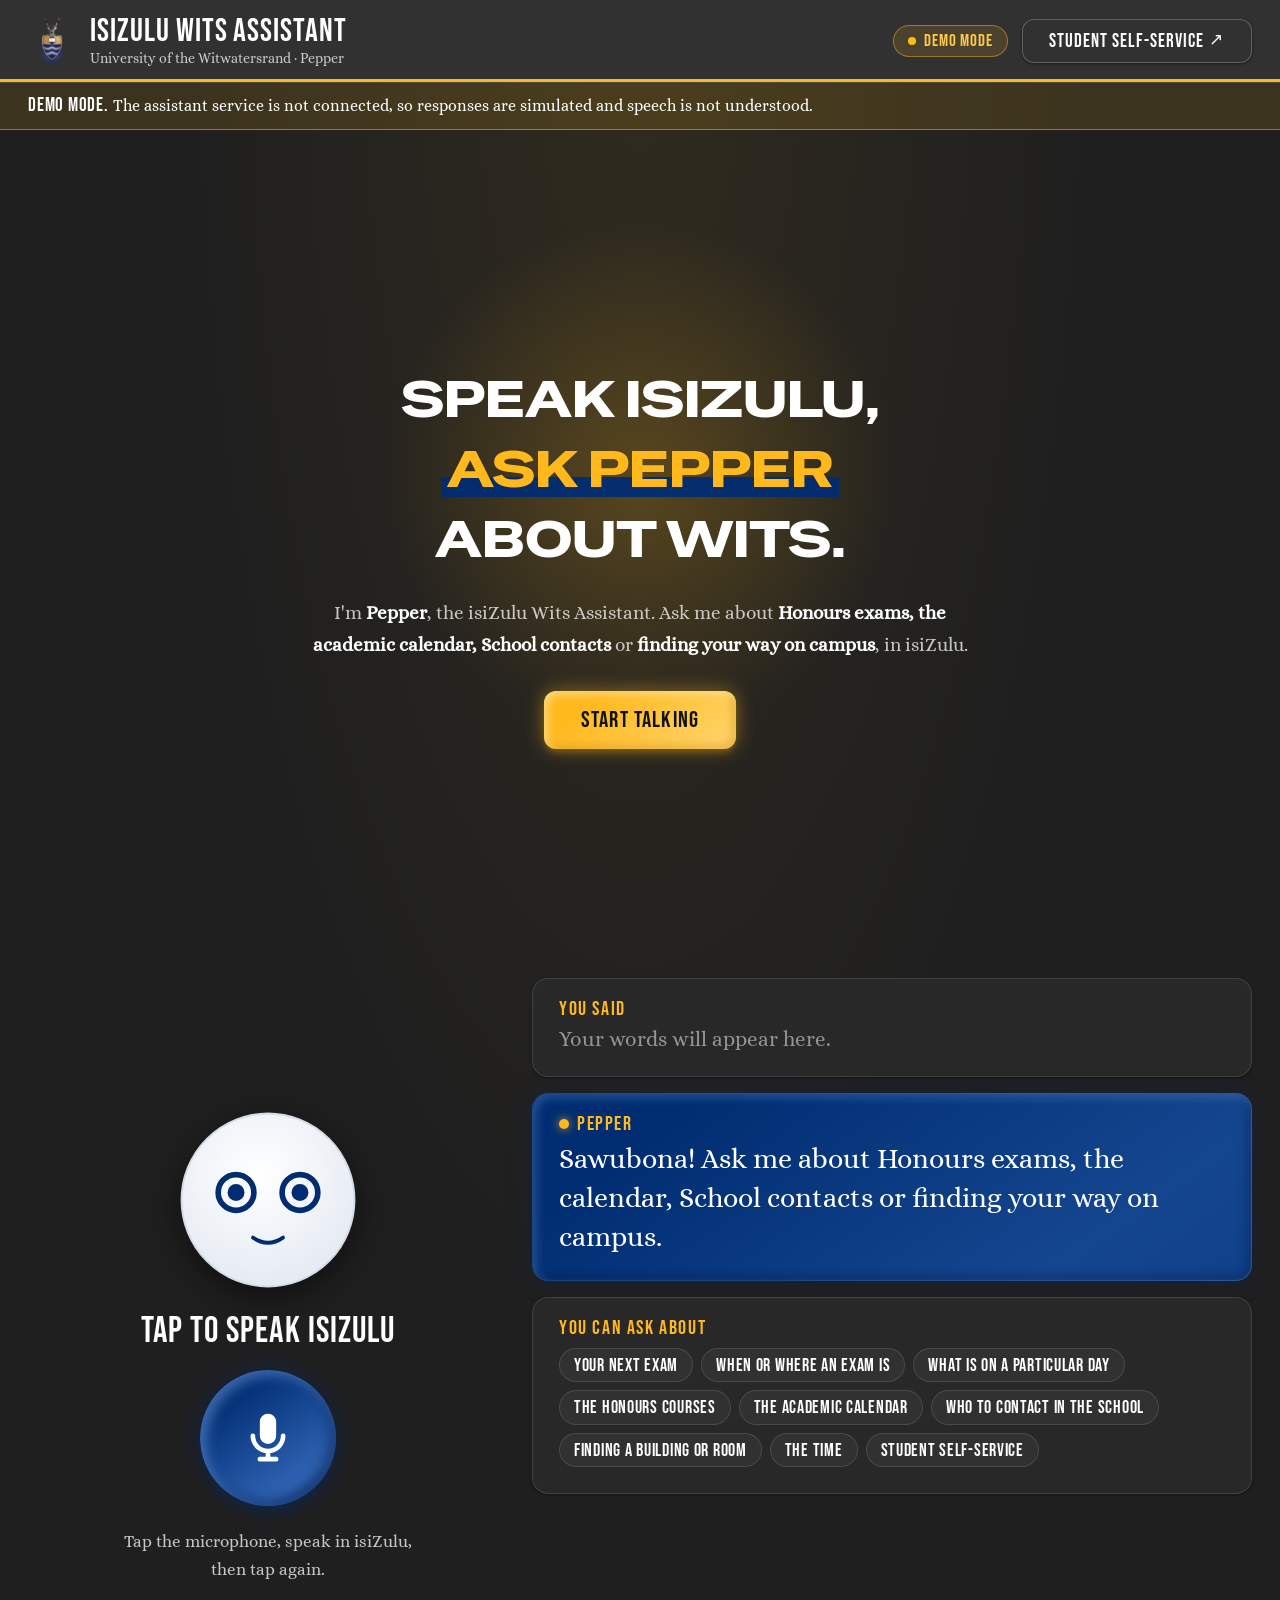
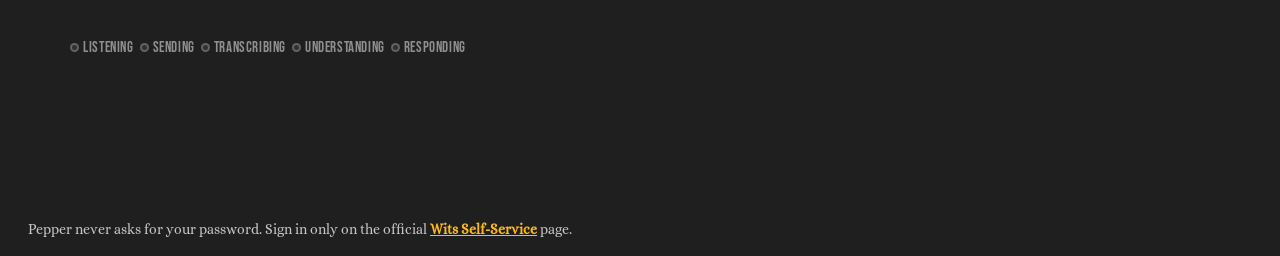
==== commit bf5e1a16: "final" ====
--- a/frontend/index.html
+++ b/frontend/index.html
@@ -33,7 +33,6 @@
 
   <section class="welcome" id="welcome" aria-labelledby="welcomeTitle">
     <div class="welcome-content">
-      <span class="welcome-eyebrow">Wits Honours research project &middot; Pepper robot</span>
       <h1 class="welcome-title" id="welcomeTitle">
         Speak isiZulu,<br>
         <span>ask Pepper</span><br>
